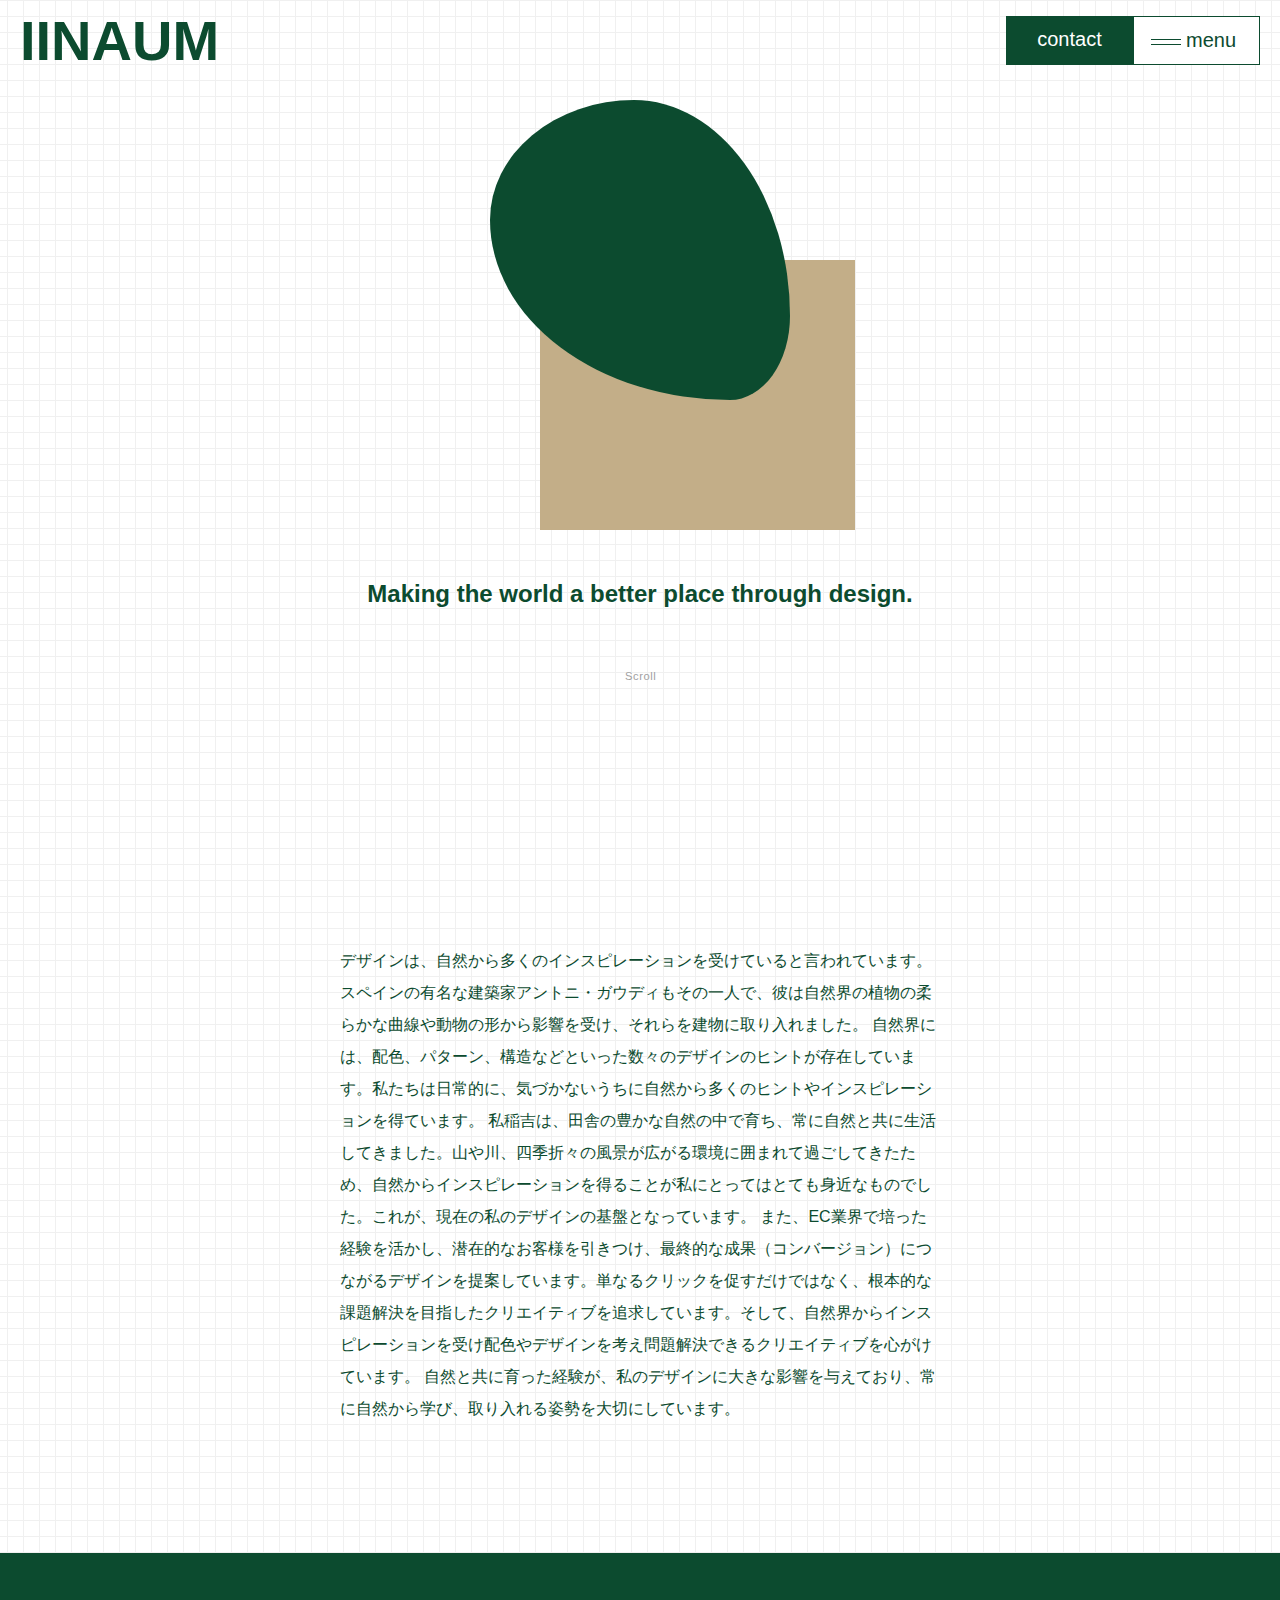
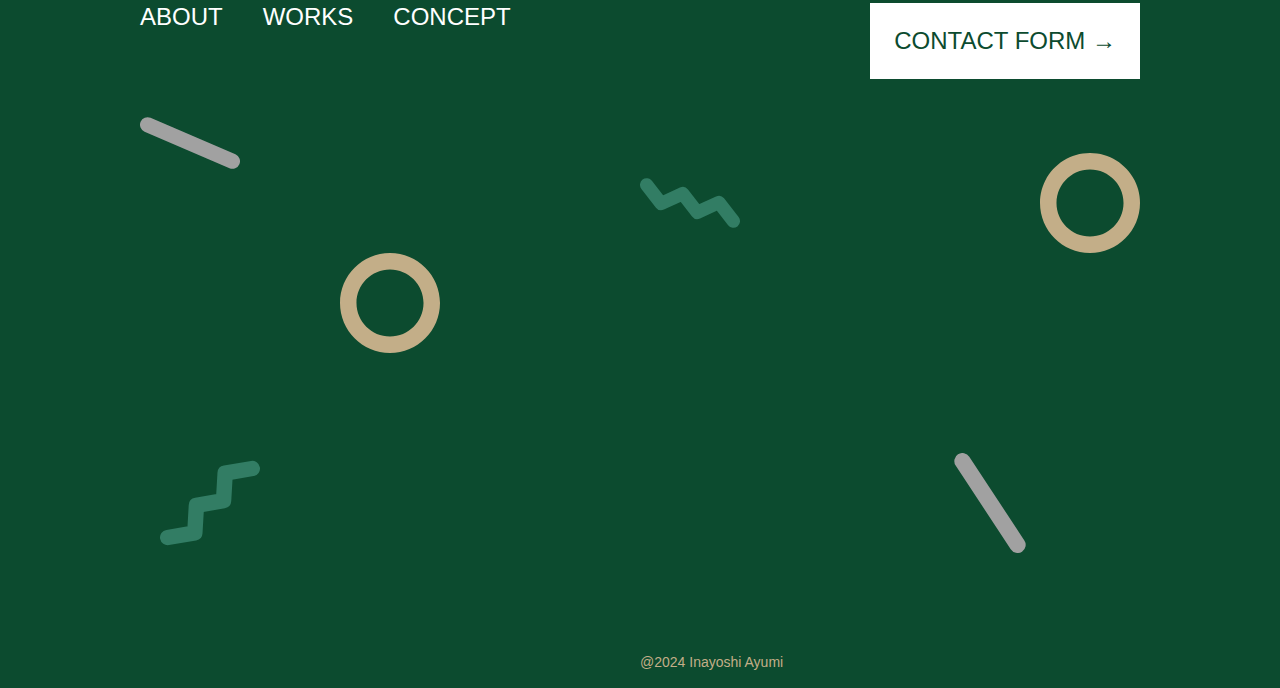
==== concept.html @ d574ab0b "Add files via upload" ====
<!DOCTYPE html>
<html lang="en">
<head>
    <meta charset="UTF-8">
    <meta name="viewport" content="width=device-width, initial-scale=1.0">
    <title>concept | iinaum</title>
    <link rel="stylesheet" href="./css/reset.css">
    <link rel="stylesheet" href="./css/style.css">
    <link rel="stylesheet" href="./css/concept.css">
    <script src="https://ajax.googleapis.com/ajax/libs/jquery/3.7.1/jquery.min.js"></script>
</head>
<body>
    <div class="contents concept">
        <header>
            <h1>IINAUM</h1>
            <div class="nav">
                <ul class="menu">
                    <li class="bg_green">contact</li>
                    <li class="bg_white">
                        <div class="line">
                            <span></span>
                        </div>
                        <span class="text">menu</span>
                    </li>
                </ul>
            </div>

            <nav class="btn_nav">
                <h1>IINAUM</h1>
                <div class="sen1"><span></span></div>
                <ul>
                    <li><a href="">HOME</a></li>
                    <li><a href="">ABOUT</a></li>
                    <li><a href="">CONCEPT</a></li>
                    <li><a href="">WORKS</a></li>
                    <li><a href="">CONTACT</a></li>
                </ul>
            </nav>
        </header>
    

       <main>

        <div class="icon">
            <div class="ellipse_1"></div>
            <div class="ellipse_2"></div>
        </div>

        <div class="title_en">
            Making the world a better place through design.
        </div>

        <div class="scrolldown1"><span>Scroll</span></div>

       </main>

       <section>
        <div class="text_box">
            <h2 class="title_ja eachTextAnime">
            デザインの力で<br>世の中を良くする
            </h2>
           <p class="text">
            デザインは、自然から多くのインスピレーションを受けていると言われています。スペインの有名な建築家アントニ・ガウディもその一人で、彼は自然界の植物の柔らかな曲線や動物の形から影響を受け、それらを建物に取り入れました。

自然界には、配色、パターン、構造などといった数々のデザインのヒントが存在しています。私たちは日常的に、気づかないうちに自然から多くのヒントやインスピレーションを得ています。

私稲吉は、田舎の豊かな自然の中で育ち、常に自然と共に生活してきました。山や川、四季折々の風景が広がる環境に囲まれて過ごしてきたため、自然からインスピレーションを得ることが私にとってはとても身近なものでした。これが、現在の私のデザインの基盤となっています。

また、EC業界で培った経験を活かし、潜在的なお客様を引きつけ、最終的な成果（コンバージョン）につながるデザインを提案しています。単なるクリックを促すだけではなく、根本的な課題解決を目指したクリエイティブを追求しています。そして、自然界からインスピレーションを受け配色やデザインを考え問題解決できるクリエイティブを心がけています。

自然と共に育った経験が、私のデザインに大きな影響を与えており、常に自然から学び、取り入れる姿勢を大切にしています。
           </p>
        </div>
       </section>

       <footer>
        <div class="footer_box">
            <div class="footer_nav">
                <nav>
                    <ul>
                        <li>ABOUT</li>
                        <li>WORKS</li>
                        <li>CONCEPT</li>
                    </ul>
                </nav>

                <div class="contact_btn">
                    CONTACT FORM →
                </div>
            </div>

            <div class="anim_2">
                <span class="svg_1 wrapper1"><img src="./img/1x/en.svg" alt=""></span>
                <span class="svg_2 wrapper4"><img src="./img/1x/kado.svg" alt=""></span>
                <span class="svg_4 wrapper6"><img src="./img/1x/en.svg" alt=""></span>
                <span class="svg_5 wrapper3"><img src="./img/1x/sen2.svg" alt=""></span>
                <span class="svg_6 wrapper2"><img src="./img/1x/kado2.svg" alt=""></span>
                <span class="svg_3 wrapper5"><img src="./img/1x/sen1.svg" alt=""></span>
            </div>

            <div class="copyright">@2024 Inayoshi Ayumi</div>

        </div>


       </footer>
    </div>   

    <script>
        $(function () {
            // スクロールして表示領域に入ったらclass付与
            $(window).on('scroll', function () {
                const scrollY = $(this).scrollTop()
                $('.inviewText').each(function(index, text) {
                    let textY = $(text).offset().top
                    const windowHeight = $(window).innerHeight()
                    if (scrollY + windowHeight > textY) {
                        $(text).addClass('active')
                    }
                })
            })

            $('.line').on('click', function () {
                $('.line').toggleClass('open');

            })

        })

        $(function () {
            $('.line').click(function () {
                $('.btn_nav').toggleClass('active');
                $('.menu').toggleClass('active');
                if ($('.menu .text').text() == 'menu') {
                    $('.menu .text').text('close');
                } else {
                    $('.menu .text').text('menu');
                }
            });
        });

        $(function(){
          $('.line').on('click', function(){
          $('.btn_nav').toggleClass('is-active');
        });
        }());


        


    </script>

    
    <script src="https://code.jquery.com/jquery-3.4.1.min.js"
        integrity="sha256-CSXorXvZcTkaix6Yvo6HppcZGetbYMGWSFlBw8HfCJo=" crossorigin="anonymous"></script>
    <script>
        // eachTextAnimeにappeartextというクラス名を付ける定義
function EachTextAnimeControl() {
  $('.eachTextAnime').each(function () {
    var elemPos = $(this).offset().top - 50;
    var scroll = $(window).scrollTop();
    var windowHeight = $(window).height();
    if (scroll >= elemPos - windowHeight) {
      $(this).addClass("appeartext");

    } else {
      $(this).removeClass("appeartext");
    }
  });
}
    </script>

<script>
// 画面をスクロールをしたら動かしたい場合の記述
$(window).scroll(function () {
  EachTextAnimeControl();/* アニメーション用の関数を呼ぶ*/
});// ここまで画面をスクロールをしたら動かしたい場合の記述

// 画面が読み込まれたらすぐに動かしたい場合の記述
$(window).on('load', function () {
	//spanタグを追加する
	var element = $(".eachTextAnime");
	element.each(function () {
		var text = $(this).text();
		var textbox = "";
		text.split('').forEach(function (t, i) {
			if (t !== " ") {
                if (i < 10) {

                    textbox += '<span style="animation-delay: .' + i + 's;">' + t + '</span>';

                } else {
                    var n = i / 10;

                    textbox += '<span style="animation-delay: ' + n + 's;">' + t + '</span>';
if(i == 19){
    textbox += '<br>'
}



                }
                console.log(t)
                console.log(i)
			} else {
				textbox += t;
			}
		});
		$(this).html(textbox);
	});

	EachTextAnimeControl();/* アニメーション用の関数を呼ぶ*/
});// ここまで画面が読み込まれたらすぐに動かしたい場合の記述
</script>



</body>
</html>
---- css/style.css ----
@charset "utf-8";

body {
    /* 方眼紙模様に必須のスタイル */
    background-image: linear-gradient(0deg, transparent calc(100% - 1px), #f0f0f0 calc(100% - 1px)),
                      linear-gradient(90deg, transparent calc(100% - 1px), #f0f0f0 calc(100% - 1px));
    background-size: 16px 16px;
    background-repeat: repeat;
    background-position: center center; 
    /* 以下任意のスタイル */
    padding: 20px 20px 0 20px;
    font-family: 'ヒラギノ角ゴシック','Hiragino Sans','Arial Black',sans-serif;
  }

  .contents {
    max-width: 1000px;
    margin: 0 auto;
}

  header {
    height: 60px; 
    box-sizing: border-box;
    top: 0; 
    left: 0; 
    display: flex; 
    align-items: center;
    position: fixed;
    padding: 20px 20px 0 20px;
    z-index: 999;


   /* ロゴとメニューを横並びにする */
    display: flex; 
    justify-content:space-between;
    width: 100%;
}


.white {
    color:#FFFFFF;
}


h1 {
    font-size: 56px;
}


 header .nav .menu {
        display: flex; 
        font-size: 20px;
}


.bg_green,.bg_white {
    width:127px;
    padding: 12px;
    box-sizing: border-box;
    text-align: center;
}


.bg_green2 {
    width:215px;
    height: 47px;
    padding: 12px;
    box-sizing: border-box;
    text-align: center;
    background-color:#0C4B2F;
    color: white;
}


.bg_green {
    background-color:#0C4B2F;
    color: white;
}

.slide_btn {
    padding: 12px;
    border: 1px solid #0C4B2F;
    display: flex;
    justify-content: space-between;
    box-sizing: border-box;
    margin-top: 90px;
}

/*
#slide-current {
    counter-increment: examples;
  }
    */

#slide-current::before,#slide-length::before {
    content: "0";
}
/*
#slide-current:nth-of-type(9) ~ #slide-current:before {
    content: counter(examples); 
  }
        */

.tatesen {
   width: 1px;
   height: 1.5rem;
   background-color: #0C4B2F;
}

.bg_white {
    background-color:white;
    color: #0C4B2F;
    border: 1px solid #0C4B2F;
    display: flex;
}

.line{
display: block;
padding: 0 5px;

}



.line span {
    width:30px;
    height:1px;
    background-color:#0C4B2F;
    display: block;
    position: relative;
    top: 10px;
    transition: all .5s;
}


.line span::after {
    content: "";
    width:30px;
    height:1px;
    background-color:#0C4B2F;
    display: block;
    position: absolute;
    top: 5px;
    transition: all .5s;
}

.line.open span {
    transform:rotate(45deg);
    top: 50%;
    padding-right: 0.5;
}

.line.open span::after {
    transform:rotate(-90deg);
    top: 0;
}

.btn_nav {
    display:flex;
    background-color:#C3AE88;
    position: absolute;
    z-index: 99;
    top: 0px;
    width: 100%;
    left: 0;
    color:#0C4B2F;
    font-size: 24px;
    align-items: center;
    justify-content: center;
    height: 768px;
    gap: 3em;
    pointer-events: none;
    opacity: 0;
    transition: opacity .3s linear;
}

.btn_nav.is-active {
    pointer-events: auto;
    opacity: 1;
}





.btn_nav ul {
    text-align: left;
}

.btn_nav ul li {
    line-height: 2;
}

.btn_nav .sen1 {
    height:316px;
    width:2px;
    background-color: #0C4B2F;

}

/*
.btn_nav.active{
    transform: translateX(0); 
  }
    */

.nav {
    position: relative;
    z-index: 100;
}

.menu.active .bg_green {
 background-color: transparent;
 color: transparent;
}

.anim_1 img {
    width: 120px;
    height: 120px;
}

.anim_1 {
    position: relative;
    height: 768px;
}

.anim_1 .svg_1 {
    position: absolute;
    top: 300px;
    left: 120px;
}

.anim_1 .svg_2 {
    position: absolute;
    top: 500px;
    left: 20px;
}

.anim_1 .svg_3 {
    position: absolute;
    top: 500px;
    right: 100px;
}


.anim_1 .svg_4 {
    position: absolute;
    top: 80px;
    right: 0px;
}

.anim_1 .svg_5 {
    position: absolute;
    top: 50px;
    left: 0px;
}

.anim_1 .svg_6 {
    position: absolute;
    top: 200px;
    right: 200px;
}

.anim_1 .scrolldown1 {
    position: absolute;
    top: 600px;
    left: 50%;
}


.circle{
    /*円の見た目を設定*/
    width: 100px;
    height: 100px;
    transform: scale(1);
    background-color: #0C4B2F;
    border-radius: 50%;
    /*円の位置を画面中央に固定*/
    position: fixed;
    left: calc(50% - 50px);
    top: calc(50% - 50px);
}


.illustration {
    margin-top: 120vh;
}


.illustration_1 {
    position:relative;
    width:870px;
    height: 320px;
    margin: 0 auto;
}

.ue_ushiro {
    animation: 2s ue_ushiro linear;
    animation-timeline: scroll();
}

@keyframes ue_ushiro {
    from {
      transform: translateY(10px);
    }
    to {
      transform: translateY(0px);
    }
  }

.ue_mae {
    position:absolute;
    top: -20px;
    right: 0;
    animation: parallax-large-anim linear;
    animation-timeline: scroll();
}

@keyframes parallax-large-anim {
    from {
      transform: translateY(700px);
    }
    to {
      transform: translateY(0px);
    }
  }




.illustration_2 {
    position: relative;
    width:800px;
    height: 350px;
    margin: 0 auto;
}

.mannaka_ushiro {
    position:absolute;
    top: 10%;
    right: 17%;
    width: 80%;
    animation: 5s mannaka_ushiro linear;
    animation-timeline: scroll();
}

@keyframes mannaka_ushiro  {
    from {
      transform: translateY(300px);
    }
    to {
      transform: translateY(0px);
    }
  }



@keyframes mannaka_mae  {
    from {
      transform: translateY(700px);
    }
    to {
      transform: translateY(0px);
    }
  }




.mannaka_mae {
    position: absolute;
    top: 11%;
    right: 11%;
    width: 80%;
    animation: 2s mannaka_mae linear;
    animation-timeline: scroll();
}

.illustration_3 {
    position:relative;
    width: 870;
    height:641px;
    margin: 0 auto;
}

.tree {
    position: absolute;
    top:20%;
    left:40%;
    z-index: 2;
    width: 30%;

}

.shitamae {
    position: absolute;
    top: 20%;
    left: 30%;
    z-index: 3;
    width: 60%;
    animation: 3s shitamae linear;
    animation-timeline: scroll();
}

@keyframes shitamae {
    from {
      transform: translateY(100px);
    }
    to {
      transform: translateY(0px);
    }
  }

.shitaushiro {
    position: absolute;
    top: 10%;
    left: 20%;
    z-index: 1;
    width: 60%;
    animation: parallax-small-anim linear;
    animation-timeline: scroll();
}

@keyframes parallax-small-anim {
    from {
      transform: translateY(-700px);
    }
    to {
      transform: translateY(0px);
    }
  }







.anim_2 {
    height: 601px;
}

.anim_2 img {
    width: 100px;
    height: 100px;
}

.anim_2 .svg_1 {
    position: absolute;
    top: 300px;
    left: 20%;
}

.anim_2 .svg_2 {
    position: absolute;
    top: 500px;
    left: 20px;
}

.anim_2 .svg_3 {
    position: absolute;
    top: 500px;
    right: 100px;
}


.anim_2 .svg_4 {
    position: absolute;
    top: 200px;
    right: 0px;
}

.anim_2 .svg_5 {
    position: absolute;
    top: 140px;
    left: 0px;
}

.anim_2 .svg_6 {
    position: absolute;
    top: 200px;
    right: 40%;
}


.icon {
  position: relative;
  padding: 5em;
  text-align: center;
}


.ellipse_1 {
    background: #0C4B2F;
    width: 300px;
    height: 300px;
    border-radius: 48% 52% 20% 80% / 40% 72% 28% 60%;
    margin: 0 auto;
    z-index: 3;
    position: relative;

}

.ellipse_1:hover .ellipse_3{ 
    opacity: 0.5;
}

.ellipse_3 {
    width: 299px;
    height: 299px;
    margin: 0 auto;
    z-index: 2;
    position: absolute;
    top: 0;
    left:0;
    opacity: 0;
    transition-property: opacity;
    transition-duration: 0.5s;
}


.articulate h2 {
    -ms-writing-mode: tb-rl;
    writing-mode: vertical-rl;
    margin: 0 auto;
    line-height: 150%;
    font-size: 4em;
}

.articulate_en {
    padding: 5em;
}

.articulate_en h2 {
    margin: 0 auto;
    line-height: 150%;
    font-size: 4em;
}

.title_en {
    font-size: 24px;
}


.title_en span {
    position: absolute;
    top: 50%;
    left: 40%;
    z-index: 3;
}

.title_ja {
    font-size: 40px;
    font-weight: bold;

}

.title_box {
    display: flex;
    justify-content: flex-start;
    align-items: center;
    gap: 35px;
}

.title {
    padding: 60px 0;

}

.aboutme {
    margin-top: 90px;
}

.aboutme .text {
    font-size: 16px;
    line-height:  1.5em;
}

@keyframes rotate {
    100% {
      transform: rotate(1turn);
    }
}

.profile {
    background-color: #FFFFFF;
    position: relative;
    z-index: 0;
    border-radius: 0 30% 0 0;
    overflow: hidden;
    padding: 2rem;
}

.profile::before {
    content: '';
    position: absolute;
    z-index: -2;
    left: -50%;
    top: -50%;
    width: 200%;
    height: 200%;
    background-color: #0c4b2f;
    background-repeat: no-repeat;
    background-size: 50% 50%, 50% 50%;
    background-position: 0 0, 100% 0, 100% 100%, 0 100%;
    background-image: 
      linear-gradient(#0c4b2f, #0c4b2f),
      linear-gradient(white, white);
    animation: rotate 4s linear infinite;
}
  
.profile::after {
    content: '';
    position: absolute;
    z-index: -1;
    left: 1px;
    top: 1px;
    width: calc(100% - 2px);
    height: calc(100% - 2px);
    background: white;
    border-radius: 0 30% 0 0;
}

/* .profile_border {
    border: 1px solid #0C4B2F;
    animation: border_anim 1s linear forwards;
} */




.profile_box {
    display: flex;
    gap: 5em;
}

.profile_text div {
    padding-top: 20px;
    padding-bottom: 15px;
    position: relative;
}

.profile_text div::after {
    content:'';
    height:1px;
    width: 100%;
    background: #0C4B2F;
    position: absolute;
    top: 5px;
    display: inline-block;
    width: 0%;
}

.profile_text div:first-child::after {
 background: transparent;
}

.profile_text .inviewText.active::after {
    animation: border_anim 1s linear forwards;
}



.profile_title {
    font-size: 24px;
    font-weight: bold;
    padding-bottom: 15px;

}


@keyframes border_anim {
	0%{
		width: 0%;
	}
	100%{
		width: 100%;
	}
}

.works {
    background-color: #FFFFFF;
    border: 1px solid #0C4B2F;
    border-radius: 0 15% 0 0;
    width: 346px;
    height: 517px;
    padding: 20px 0px 0px 30px;
    box-sizing: border-box;
}
.works .number {
    font-size:40px;
    font-weight: bold;
}

.works .works_title {
    font-size: 20px;
}

.view_box{
    margin-top: 35px;
    display: flex;
    align-items: center;
    gap: 10px;
}

.works_date {
    margin-top: 10px;
}

.works .sen3 {
    width: 150px;
}
.works .sen3 span {
    height: 1px;
    width: 150px;
    background-color: #0C4B2F;
    display: inline-block;
}
.works:hover .sen3 span {
    animation: sen3 0.5s;
}
@keyframes sen3 {
    0%{
        width:0px;
    }

    100%{
        width:150px;
    }
}

/* ▼以下モータルウィンドウ

/* モーダルウィンドウ */
.modal-window {
    display: none;
    position: fixed;
    top: 50%;
    left: 50%;
    transform: translate(-50%, -50%);
    width: 500px;
    height: 500px;
    background-color: #dfdddd;
    z-index: 999;
    overflow: scroll;
  }

  .modal-window_title {
    font-size: 1.5rem;
    font-weight: bold;
    padding-top:33px;
    color: #0C4B2F;
  }

  .modal-window_textbox {
    text-align:left;
  }

  .modal-window > div {
    padding: 4rem 2rem;
    text-align: center;
  }


  /* 閉じるボタン */
  .button-close {
    position: sticky;
    top: 2.5%;
    left: 80%;
    padding: 0.5em;
    background-color: transparent;
    color: #0C4B2F;
    border: 1px solid #0C4B2F;
    cursor: pointer;
    
  }
  /* オーバーレイ */
  .overlay {
    display: none;
    position: fixed;
    top: 0;
    left: 0;
    backdrop-filter:blur(10px);/*すりガラス用プロパティ*/
    -webkit-backdrop-filter:blur(10px);/*ベンダープレフィックス*/
    /*
    background-color: rgba(0, 0, 0, 0.5);
    */
    width: 100%;
    height: 100%;
    z-index: 999;
  }

/* 表示領域外へはスクロールさせない */
.no_scroll {
    overflow: hidden;
  }


.graphic {
    display: flex;
    gap: 44px;
}

.works_box .splide {
    display: flex;
    justify-content: unset;
    gap : 100px;
}

.splide__arrow {
    background: transparent;
    position: initial;
    transform: translateY(0);
}

.splide_wrapper {
    width: calc(100% + (100vw - 100% - 685px) / 2);
}

.splide__slide {
    width: 346px;
}


.pagination {
    z-index: 99;
}
 




footer {
    background-color:#0C4B2F;
    margin-right: calc(50% - 50vw);
    margin-left: calc(50% - 50vw);
    margin-top: 128px;
    box-sizing: border-box;
    height: 735px;
}

.footer_box {
    max-width:1000px;
    margin: 0px auto;
    padding-top: 50px;
    position: relative;
}

.footer_box ul {
    display: flex;
    gap: 40px;
}

.footer_box nav ul li {
    color: #FFFFFF;
    font-size: 24px;
}

.contact_btn {
    background-color: #FFFFFF;
    color:#0C4B2F;
    padding: 24px;
    font-size: 24px;
    display: inline-block;
    cursor: pointer;
    transition: opacity;
}

.contact_btn:hover {
    background-color: #0C4B2F;
    color:#FFFFFF;
    padding: 24px;
    font-size: 24px;
    border: 1px #FFFFFF solid;
    display: inline-block;
    transition:.3s ease-in-out, color .3s ease-in-out;
}

.footer_nav {
    display: flex;
    justify-content: space-between;
    position: relative;
    z-index: 99;
}

.copyright {
    position:absolute;
    bottom: 10px;
    left: 50%;
    text-align:center;
    color:#C3AE88;
    font-size: 14px;
}

.eachTextAnime span{opacity: 0;}
.eachTextAnime.appeartext span{ animation:text_anime_on 1s ease-out forwards; }
@keyframes text_anime_on {
	0% {opacity:0;}
	100% {opacity:1;}
}






/*====== 9-1-1 縦線が動いてスクロールを促す =======*/

/*スクロールダウン全体の場所*/
.scrolldown1{
    /*描画位置※位置は適宜調整してください*/
	position:absolute;
	left:50%;
	bottom:5%;
    /*全体の高さ*/
	height:170px;
}

/*Scrollテキストの描写*/
.scrolldown1 span{
    /*描画位置*/
	position: absolute;
	left:-15px;
	top: -15px;
    /*テキストの形状*/
	color: #A1A1A1;
	font-size: 0.7rem;
	letter-spacing: 0.05em;
}

/* 線の描写 */
.scrolldown1::after{
	content: "";
    /*描画位置*/
	position: absolute;
	top: 0;
    /*線の形状*/
	width: 1px;
	height: 30px;
	background: #A1A1A1;
    /*線の動き1.4秒かけて動く。永遠にループ*/
	animation: pathmove 1.4s ease-in-out infinite;
	opacity:0;
}

/*高さ・位置・透過が変化して線が上から下に動く*/
@keyframes pathmove{
	0%{
		height:0;
		top:0;
		opacity: 0;
	}
	30%{
		height:30px;
		opacity: 1;
	}
	100%{
		height:0;
		top:50px;
		opacity: 0;
	}
}
/*▲ここまでscroll*/

/*▼流体シェイプ*/

.ellipse_2 {
    position: absolute;
    width:35vh;/*横幅*/
    height: 30vh;/*縦幅*/
    background:#C3AE88;/*背景色*/
    animation: fluidrotate 30s ease 0s infinite;/*アニメーションの設定*/
    left: 40%;
    bottom: -50px;
    z-index: 1;
  }
  
  @keyframes fluidrotate {  
        
  0%, 100% {
      border-radius: 63% 37% 54% 46%/55% 48% 52% 45%;
  }
  14% {
      border-radius: 40% 60% 54% 46%/49% 60% 40% 51%;
  }
  28% {
      border-radius: 54% 46% 38% 62%/49% 70% 30% 51%;
  }
  42% {
      border-radius: 61% 39% 55% 45%/61% 38% 62% 39%;
  }
  56% {
      border-radius: 61% 39% 67% 33%/70% 50% 50% 30%;
  }
  70% {
      border-radius: 50% 50% 34% 66%/56% 68% 32% 44%;
  }
  84% {
      border-radius: 46% 54% 50% 50%/35% 61% 39% 65%;
  }
        
  }

  /** ▼要素をふわふわ*/
  .container {
	position: relative;
	/* width: 100%; */

    /* 平垣内調整部分 */
	height: 100%; /* 高さを広げる */
    /* ボールを跳ね返させる範囲を画面幅いっぱいに 
    width: 100vw;
    margin-left: calc((100% - 100vw) / 2);
    */
}

.wrapper1 {
	position: absolute;
	animation: diagonal-move-anim 10s linear infinite alternate;
    
}

.wrapper3 {
	position: absolute;
	animation: diagonal-move-anim3 6s linear infinite alternate;
    
}



.wrapper2 {
	position: absolute;
	animation: diagonal-move-anim2 3s linear infinite alternate;
    
}

.wrapper4 {
	position: absolute;
	animation: diagonal-move-anim4 7s linear infinite alternate;
    
    
}

.wrapper5 {
	position: absolute;
	animation: diagonal-move-anim5 6s linear infinite alternate;
    
}


.wrapper6 {
	position: absolute;
	animation: diagonal-move-anim6 20s linear infinite alternate;
    
}



@keyframes diagonal-move-anim {

	0% {
		transform: translate(-20%, -100%);
	}

    30% {
		transform: translate(-30%, 200%);
        
	}

	

	50% {
		transform: translate(500%, -50%);
	}
    100% {
		transform: translate(150%, 0%);
	}


}

@keyframes diagonal-move-anim2 {

	0% {
		transform: translate(0, 0) rotate(0deg);
	}

    50% {
		transform: translate(-50px, -50px);
        
	}

	100% {
		transform: translate(0px, -150px) rotate(180deg);
	}
}


@keyframes diagonal-move-anim3 {

	0% {
		transform: translate(0, 0) rotate(0deg);
	}

    50% {
		transform: translate(150px, 150px) rotate(-50deg);
        
	}

	100% {
		transform: translate(0px, 300px) rotate(-90deg);
	}
}

@keyframes diagonal-move-anim4 {

	0% {
		transform: translate(0, 0) rotate(10deg);
	}

    50% {
		transform: translate(150px, 150px) rotate(90deg);
        
	}

	100% {
		transform: translate(600px, -150px) rotate(180deg);
	}
}

@keyframes diagonal-move-anim5 {

	0% {
		transform: translate(0, 0) rotate(0deg);
	}

    50% {
		transform: translate(-150px, -150px);
        
	}

	100% {
		transform: translate(-200px, 100px) rotate(90deg);
	}
}

@keyframes diagonal-move-anim6 {

	0% {
		transform: translate(20%, 100%);
	}

    30% {
		transform: translate(30%, -100%);
        
	}

	

	50% {
		transform: translate(-500%, 50%);
	}
    100% {
		transform: translate(-150%, 0%);
	}


}



  /*要素をふわふわ
---- css/concept.css ----
@charset "utf-8";

.concept main div.title_en {
    font-weight: bold;
    font-size: 24px;
    text-align: center;
    margin-top: 100px;
    margin-bottom: 85px;
}

.concept section {
    text-align: center;
}

.concept section div.text_box {
    text-align: center;
    width: 600px;
    display: inline-block;
}

.concept section h2.title_ja {
    font-weight: bold;
    font-size: 56px;
    text-align: left;
    margin-top: 50px;
    margin-bottom: 50px;
}

.concept section div.text_box p.text {
    text-align: left;
    line-height: 2em;

}
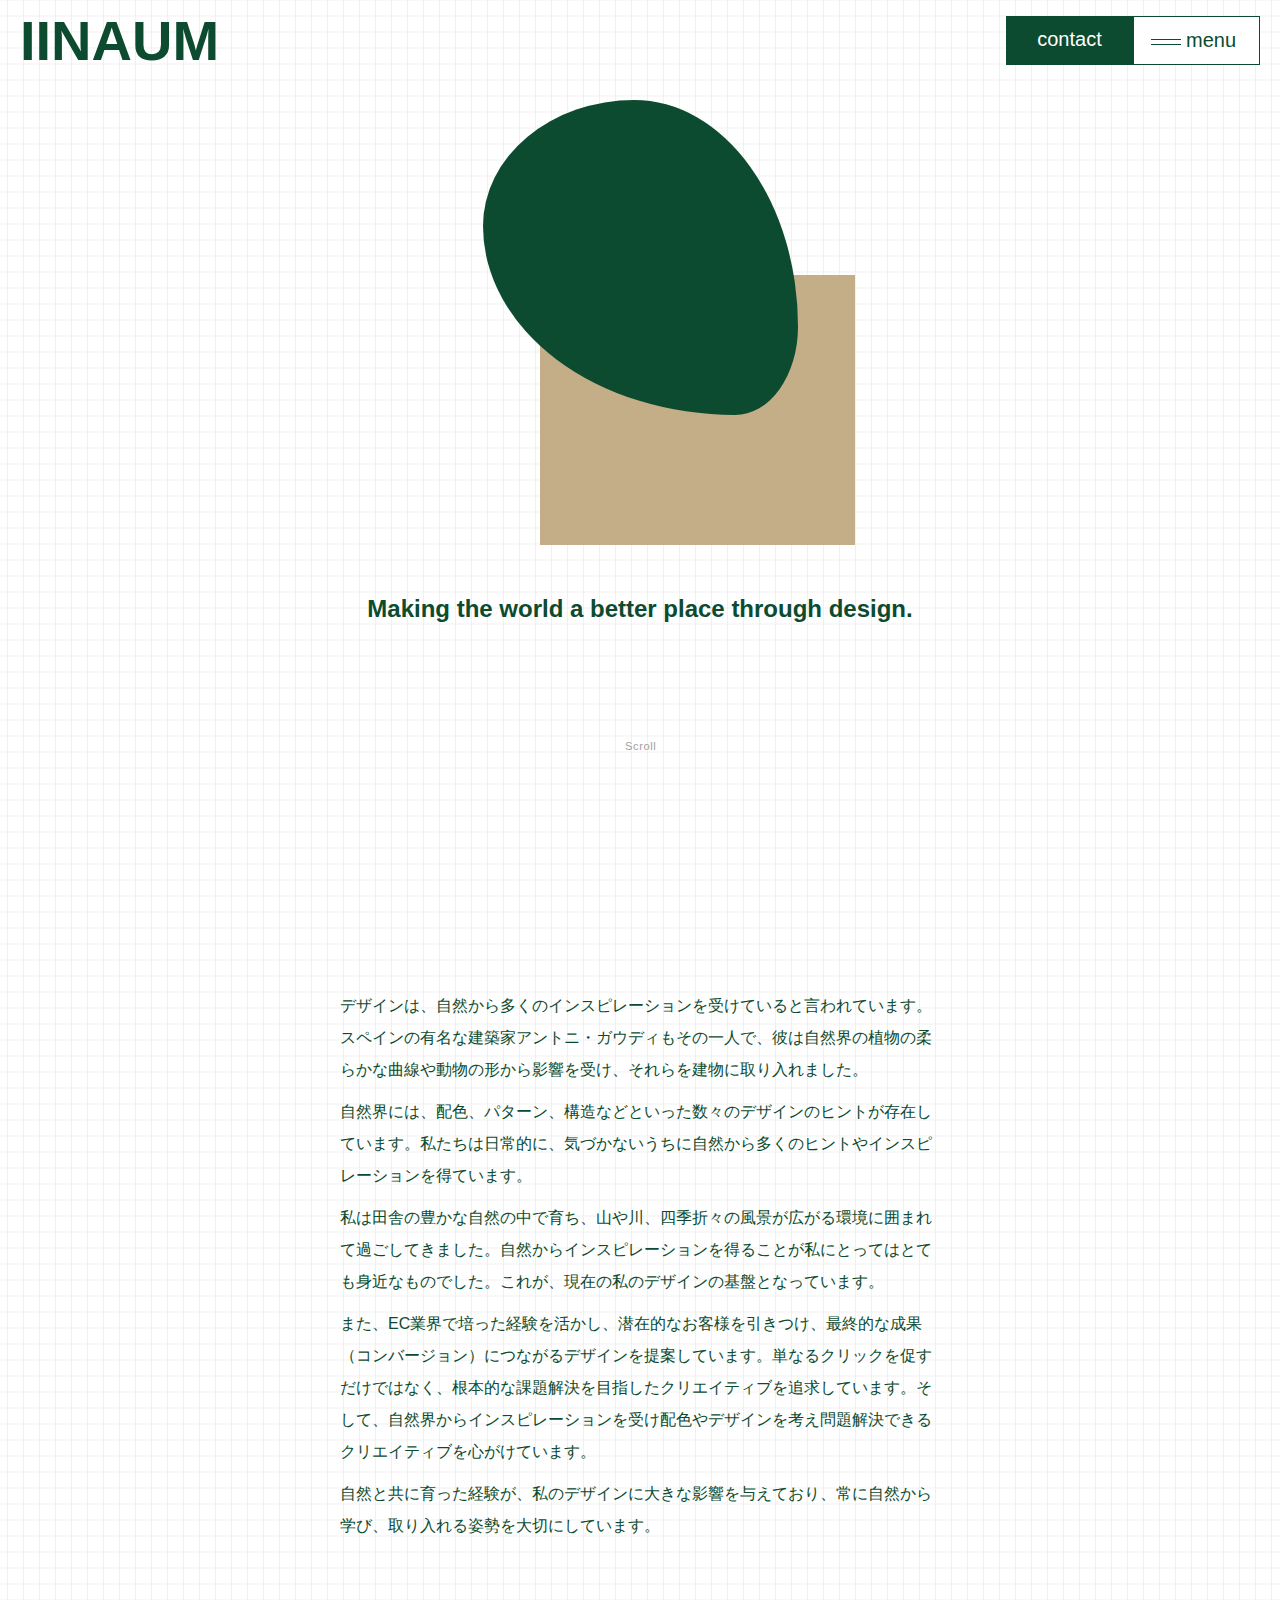
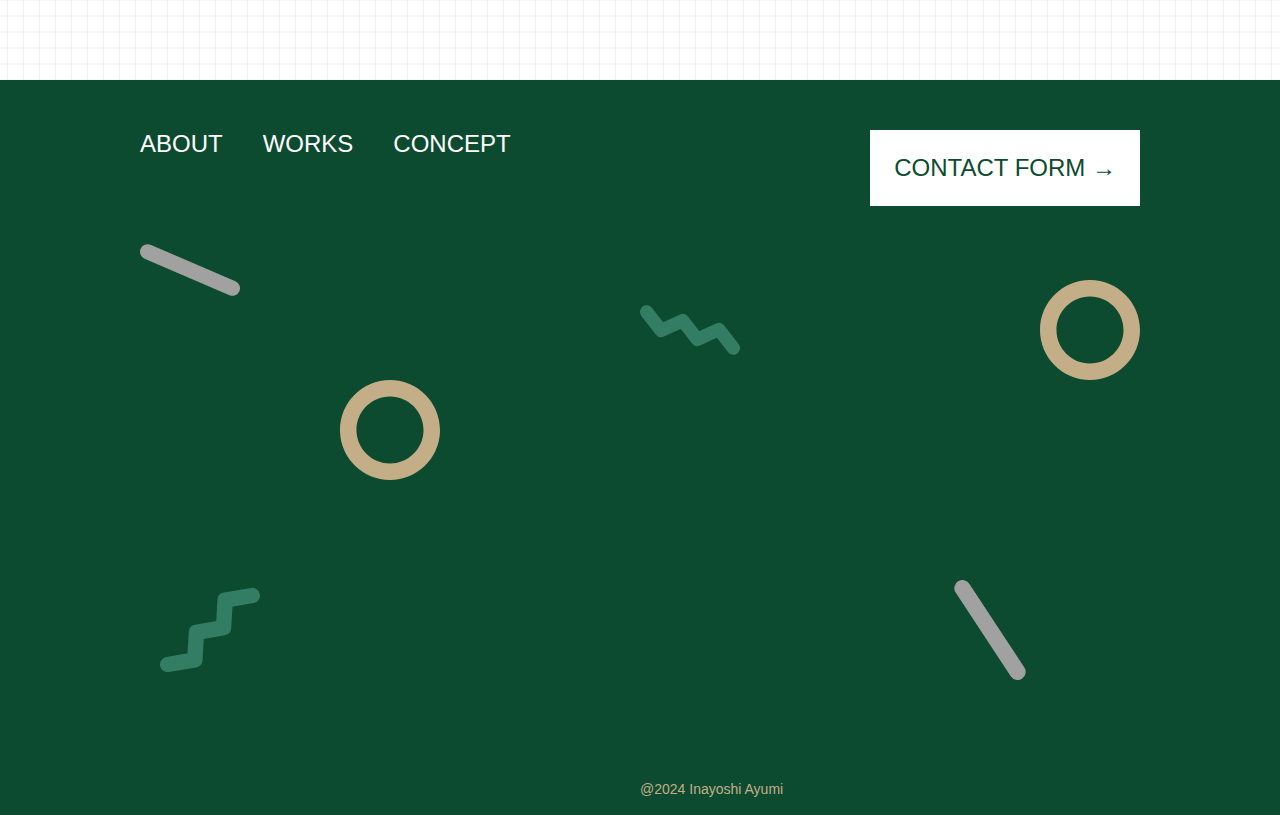
==== commit b7879647: "Add files via upload" ====
--- a/concept.html
+++ b/concept.html
@@ -60,15 +60,15 @@
             デザインの力で<br>世の中を良くする
             </h2>
            <p class="text">
-            デザインは、自然から多くのインスピレーションを受けていると言われています。スペインの有名な建築家アントニ・ガウディもその一人で、彼は自然界の植物の柔らかな曲線や動物の形から影響を受け、それらを建物に取り入れました。
-
-自然界には、配色、パターン、構造などといった数々のデザインのヒントが存在しています。私たちは日常的に、気づかないうちに自然から多くのヒントやインスピレーションを得ています。
-
-私稲吉は、田舎の豊かな自然の中で育ち、常に自然と共に生活してきました。山や川、四季折々の風景が広がる環境に囲まれて過ごしてきたため、自然からインスピレーションを得ることが私にとってはとても身近なものでした。これが、現在の私のデザインの基盤となっています。
-
-また、EC業界で培った経験を活かし、潜在的なお客様を引きつけ、最終的な成果（コンバージョン）につながるデザインを提案しています。単なるクリックを促すだけではなく、根本的な課題解決を目指したクリエイティブを追求しています。そして、自然界からインスピレーションを受け配色やデザインを考え問題解決できるクリエイティブを心がけています。
-
-自然と共に育った経験が、私のデザインに大きな影響を与えており、常に自然から学び、取り入れる姿勢を大切にしています。
+            デザインは、自然から多くのインスピレーションを受けていると言われています。スペインの有名な建築家アントニ・ガウディもその一人で、彼は自然界の植物の柔らかな曲線や動物の形から影響を受け、それらを建物に取り入れました。</p>
+
+            <p class="text">自然界には、配色、パターン、構造などといった数々のデザインのヒントが存在しています。私たちは日常的に、気づかないうちに自然から多くのヒントやインスピレーションを得ています。</p>
+
+            <p class="text">私は田舎の豊かな自然の中で育ち、山や川、四季折々の風景が広がる環境に囲まれて過ごしてきました。自然からインスピレーションを得ることが私にとってはとても身近なものでした。これが、現在の私のデザインの基盤となっています。</p>
+
+            <p class="text">また、EC業界で培った経験を活かし、潜在的なお客様を引きつけ、最終的な成果（コンバージョン）につながるデザインを提案しています。単なるクリックを促すだけではなく、根本的な課題解決を目指したクリエイティブを追求しています。そして、自然界からインスピレーションを受け配色やデザインを考え問題解決できるクリエイティブを心がけています。</p>
+
+            <p class="text">自然と共に育った経験が、私のデザインに大きな影響を与えており、常に自然から学び、取り入れる姿勢を大切にしています。</p>
            </p>
         </div>
        </section>
--- a/css/style.css
+++ b/css/style.css
@@ -69,6 +69,26 @@
     background-color:#0C4B2F;
     color: white;
 }
+
+
+.bg_green2:hover {
+    background-color: #FFFFFF;
+    color:#0C4B2F;
+    border: 1px solid #0C4B2F;
+    transition:.3s ease-in-out, color .3s ease-in-out;
+}
+
+.bg_green2:hover .dli-arrow-right_w {
+
+        display: inline-block;
+        vertical-align: middle;
+        color: #0C4B2F;
+        line-height: 1;
+        position: relative;
+        width: 1em;
+        height: 0.1em;
+        background: currentColor;
+      }
 
 
 .bg_green {
@@ -180,8 +200,6 @@
 
 
 
-
-
 .btn_nav ul {
     text-align: left;
 }
@@ -213,6 +231,147 @@
  color: transparent;
 }
 
+
+@media screen and (max-width:767px) {
+    body {
+        font-size: 14px;
+        line-height: 1.7em;
+    }
+
+    .contents {
+        margin: 0 auto;
+    }
+    
+    header {
+        position: fixed;
+        padding:5px;
+    }
+
+    h1 {
+        font-size: 32px;
+    }
+
+    .btn_nav {
+        height: 667px;
+        display: block;
+        font-size: 24px;
+        text-align: center;
+        padding: 100px 0;
+        
+    }
+
+    .btn_nav ul {
+        padding-left: 35%;
+    }
+
+    .btn_nav .sen1 {/*効かない*/
+        height: 1px;
+        width: 200px;
+        background-color: #0C4B2F;
+        margin: 50px auto;
+    }
+
+    .bg_green,.bg_white {
+        width:88px;
+        height:34px;
+        padding-top: 0.4em;
+        text-align: center;
+    }
+
+    header .nav .menu {
+        font-size: 14px;
+        align-items: center;
+
+    }
+
+    .line span {
+        width:20px;
+    }
+    
+    
+    .line span::after {
+        content: "";
+        width:20px;
+    }
+
+
+
+}
+
+
+
+
+
+@media screen and (max-width:375px) {
+    body {
+        font-size: 14px;
+        line-height: 1.7em;
+    }
+
+    .contents {
+        max-width: 375px;
+        margin: 0 auto;
+    }
+    
+    header {
+        position: fixed;
+        padding:5px;
+    }
+
+    h1 {
+        font-size: 32px;
+    }
+
+    .btn_nav {
+        height: 667px;
+        display: block;
+        font-size: 24px;
+        text-align: center;
+        padding: 100px 0;
+        
+    }
+
+    .btn_nav ul {
+        padding-left: 35%;
+    }
+
+    .btn_nav .sen1 {/*効かない*/
+        height: 1px;
+        width: 200px;
+        background-color: #0C4B2F;
+        margin: 50px auto;
+    }
+
+    .bg_green,.bg_white {
+        width:88px;
+        height:34px;
+        padding-top: 0.4em;
+        text-align: center;
+    }
+
+    header .nav .menu {
+        font-size: 14px;
+        align-items: center;
+
+    }
+
+    .line span {
+        width:20px;
+    }
+    
+    
+    .line span::after {
+        content: "";
+        width:20px;
+    }
+
+
+
+}
+
+
+
+
 .anim_1 img {
     width: 120px;
     height: 120px;
@@ -266,8 +425,9 @@
     left: 50%;
 }
 
-
-.circle{
+ 
+
+.circle {
     /*円の見た目を設定*/
     width: 100px;
     height: 100px;
@@ -278,7 +438,93 @@
     position: fixed;
     left: calc(50% - 50px);
     top: calc(50% - 50px);
-}
+    overflow: hidden;
+}
+
+.circle div {
+    width: 100%;
+    height: 100%;
+    background-image: url();
+    background-size: cover;
+    background-repeat: no-repeat;
+    opacity: 0;
+}
+
+@media screen and (max-width:767px) {
+    .anim_1 {
+        position: relative;
+        height: 667px;
+    }
+
+    .anim_1 img {
+        width: 80px;
+        height: 80px;
+    }
+
+    .circle {
+        width: 80px;
+        height: 80px;
+        transform: scale(1);
+        background-color: #0C4B2F;
+        border-radius: 50%;
+        position: fixed;
+    }
+    
+
+
+
+}  
+
+@media screen and (max-width:375px) {
+    .anim_1 {
+        position: relative;
+        height: 667px;
+    }
+
+    .anim_1 img {
+        width: 80px;
+        height: 80px;
+    }
+
+    .circle {
+        width: 80px;
+        height: 80px;
+        transform: scale(1);
+        background-color: #0C4B2F;
+        border-radius: 50%;
+        position: fixed;
+        left: 150px;
+        top: 350px;
+    }
+    
+
+
+
+}   
+
+/*回るテキストを出現させたい
+.circle_text {
+    width: 50px;
+    height: 50px;
+    margin: 40px auto;
+    font-size: 12px;
+  animation: donut-spin 10s linear infinite;
+  }
+  div svg {
+    overflow: visible;
+  }
+  div path {
+    fill: none;
+  }
+  div text {
+    fill: #FFFFFF;
+  }
+@keyframes donut-spin {
+  to {
+    transform: rotate(1turn);
+  }
+}
+  */
 
 
 .illustration {
@@ -288,7 +534,7 @@
 
 .illustration_1 {
     position:relative;
-    width:870px;
+    max-width:870px;
     height: 320px;
     margin: 0 auto;
 }
@@ -329,7 +575,7 @@
 
 .illustration_2 {
     position: relative;
-    width:800px;
+    max-width:800px;
     height: 350px;
     margin: 0 auto;
 }
@@ -377,7 +623,7 @@
 
 .illustration_3 {
     position:relative;
-    width: 870;
+    max-width:  870px;
     height:641px;
     margin: 0 auto;
 }
@@ -385,7 +631,7 @@
 .tree {
     position: absolute;
     top:20%;
-    left:40%;
+    left:35%;
     z-index: 2;
     width: 30%;
 
@@ -430,6 +676,74 @@
   }
 
 
+  
+@media screen and (max-width:767px) {
+    .ue_mae {
+        top:-440px;
+    }
+
+    .illustration_1 , .illustration_2 {
+        height: 150px;
+    }
+
+    .illustration_3 {
+        height: 300px;
+    }
+
+
+    .mannaka_ushiro {
+        top: -100%;
+    }
+
+    .mannaka_mae {
+        top: -300%;
+    }
+
+    .shitaushiro {
+        top: 180%;
+    }
+
+    .shitamae {
+        top: 0%;
+    }
+
+
+}
+
+
+@media screen and (max-width:375px) {
+    .ue_mae {
+        top:-440px;
+    }
+
+    .illustration_1 , .illustration_2 {
+        height: 150px;
+    }
+
+    .illustration_3 {
+        height: 300px;
+    }
+
+
+    .mannaka_ushiro {
+        top: -100%;
+    }
+
+    .mannaka_mae {
+        top: -300%;
+    }
+
+    .shitaushiro {
+        top: 180%;
+    }
+
+    .shitamae {
+        top: 0%;
+    }
+
+
+}
+
 
 
 
@@ -491,8 +805,8 @@
 
 .ellipse_1 {
     background: #0C4B2F;
-    width: 300px;
-    height: 300px;
+    width: 35vh;
+    height: 35vh;
     border-radius: 48% 52% 20% 80% / 40% 72% 28% 60%;
     margin: 0 auto;
     z-index: 3;
@@ -505,8 +819,8 @@
 }
 
 .ellipse_3 {
-    width: 299px;
-    height: 299px;
+    width: 35vh;
+    height: 35vh;
     margin: 0 auto;
     z-index: 2;
     position: absolute;
@@ -516,6 +830,53 @@
     transition-property: opacity;
     transition-duration: 0.5s;
 }
+
+@media screen and (max-width: 767px) {
+    .ellipse_1 , .ellipse_3 {
+        width:25vh;
+        height: 25vh;
+    }
+
+    .icon {
+        padding: 4em 4em 4em 0em;
+    }
+
+    .anim_2 {
+        height: 500px;
+    }
+
+    .anim_2 img {
+        width: 60px;
+        height: 60px;
+    }
+
+    .anim_2 .svg_3 {
+        top: 400px;
+    }
+}
+
+
+@media screen and (max-width: 375px) {
+    .ellipse_1 , .ellipse_3 {
+        width:25vh;
+        height: 25vh;
+    }
+
+    .icon {
+        padding: 4em 4em 4em 0em;
+    }
+
+    .anim_2 {
+        height: 500px;
+    }
+
+    .anim_2 img {
+        width: 60px;
+        height: 60px;
+    }
+}
+
+
 
 
 .articulate h2 {
@@ -551,7 +912,8 @@
 .title_ja {
     font-size: 40px;
     font-weight: bold;
-
+    padding-top: 15px;
+    padding-bottom: 15px;
 }
 
 .title_box {
@@ -585,7 +947,7 @@
     background-color: #FFFFFF;
     position: relative;
     z-index: 0;
-    border-radius: 0 30% 0 0;
+    border-radius: 0 50px 0 0;
     overflow: hidden;
     padding: 2rem;
 }
@@ -617,7 +979,7 @@
     width: calc(100% - 2px);
     height: calc(100% - 2px);
     background: white;
-    border-radius: 0 30% 0 0;
+    border-radius: 0 50px 0 0;
 }
 
 /* .profile_border {
@@ -676,6 +1038,123 @@
 		width: 100%;
 	}
 }
+
+
+@media screen and (max-width:767px) {
+    .profile_box {
+        display: block;
+    }
+
+    .profile_box img {
+        margin-bottom: 2em;
+    }
+
+    .title_box {
+        display: block;
+        padding-bottom: 15px;
+    }
+
+    .articulate_en h2 {
+        margin: 0 auto;
+        line-height: 1.5;
+        font-size: 28px;
+        padding: 88px 0;
+    }
+
+    .articulate_en {
+        padding: 1em;
+    }
+
+    .title {
+        padding: 0;
+    }
+
+    .articulate h2 {
+        font-size:32px;
+        margin-top: 3em;
+    }
+
+
+    .title_en {
+        font-size: 16px;
+    }
+    
+    .title_ja {
+        font-size: 24px;
+    }
+
+    .aboutme .text {
+        font-size: 12px;
+    }
+
+    .profile_title {
+        font-size: 16px;
+        padding-bottom: 5px;
+    }
+}
+
+
+@media screen and (max-width:375px) {
+    .profile_box {
+        display: block;
+    }
+
+    .profile_box img {
+        margin-bottom: 2em;
+    }
+
+    .title_box {
+        display: block;
+        padding-bottom: 15px;
+    }
+
+    .articulate_en h2 {
+        margin: 0 auto;
+        line-height: 1.5;
+        font-size: 28px;
+        padding: 88px 0;
+    }
+
+    .articulate_en {
+        padding: 1em;
+    }
+
+    .title {
+        padding: 0;
+    }
+
+    .articulate h2 {
+        font-size:32px;
+    }
+
+    .title_en span {
+        left: 25%;
+    }
+
+    .title_en {
+        font-size: 16px;
+    }
+    
+    .title_ja {
+        font-size: 24px;
+    }
+
+    .aboutme .text {
+        font-size: 12px;
+    }
+
+    .profile_title {
+        font-size: 16px;
+        padding-bottom: 5px;
+    }
+}
+
+
+
+
+
+
+
 
 .works {
     background-color: #FFFFFF;
@@ -826,6 +1305,74 @@
 }
  
 
+@media screen and (max-width:767px) {
+
+
+    .works_box .splide {
+        flex-direction: column;
+        gap: 50px;
+    }
+
+    .nav_works {
+        display: contents;
+    }
+
+    .works_btn {
+        order: 1;
+        display: flex;
+        flex-direction: row-reverse;
+        justify-content: space-between;
+    }   
+    
+    .slide_btn {
+        margin-top: 0;
+        padding: 0;
+        align-items: center;
+        width: 130px;
+    }
+
+    .bg_green2 {
+        width: 150px;
+    }
+
+    .splide_wrapper{
+        width: 100%;
+    }
+
+    .works {
+        width: 100%;
+        height: 100%;
+        padding: 1.5em;
+    }
+
+    .works .number {
+        font-size:27px;
+        margin-bottom: 0.5em;
+    }
+
+
+    .works .works_title{
+        font-size: 14px;
+    }
+
+    .works .sen3 {
+        width: 100px;
+    }
+
+    .works .sen3 span {
+        width: 100px;
+    }
+
+    .works .view_text {
+        font-size: 9px;
+        white-space: nowrap;
+    }
+
+    .splide__slide {
+        width: 230px;
+    }
+}
+
 
 
 
@@ -899,6 +1446,74 @@
 }
 
 
+@media screen and (max-width:767px) {
+
+    footer {
+       padding: 0.5em;
+       height: 620px;
+    } 
+
+    .footer_box nav ul li {
+        font-size: 14px;
+        margin-bottom: 35px;
+
+    }
+
+    .contact_btn {
+        font-size: 14px;
+        width: 175px;
+        height: 45px;
+        padding: 0.7em 0 0 0;
+        text-align: center;
+        box-sizing: border-box;
+    }
+    
+    .footer_box {
+        padding-top: 25px;
+    }
+
+    .copyright {
+        left:35%;
+        font-size: 10px;
+    }
+
+
+}
+
+@media screen and (max-width:375px) {
+
+    footer {
+       padding: 0.5em;
+    } 
+    .footer_box ul{
+        display: block;
+    }
+    .footer_box nav ul li {
+        font-size: 14px;
+        margin-bottom: 35px;
+
+    }
+
+    .contact_btn {
+        font-size: 14px;
+        width: 175px;
+        height: 45px;
+        padding: 0.7em 0 0 0;
+        text-align: center;
+        box-sizing: border-box;
+    }
+    
+    .footer_box {
+        padding-top: 25px;
+    }
+
+    .copyright {
+        left:35%;
+        font-size: 10px;
+    }
+
+
+}
 
 
 
@@ -912,7 +1527,7 @@
 	left:50%;
 	bottom:5%;
     /*全体の高さ*/
-	height:170px;
+	height:100px;
 }
 
 /*Scrollテキストの描写*/
@@ -1000,6 +1615,25 @@
         
   }
 
+@media screen and (max-width:767px) {
+    .ellipse_2 {
+        width:25vh;/*横幅*/
+        height: 25vh;/*縦幅*/
+        left: 40%;
+    }
+    
+}
+ 
+  
+@media screen and (max-width:375px) {
+    .ellipse_2 {
+        width:25vh;/*横幅*/
+        height: 25vh;/*縦幅*/
+        left: 30%;
+    }
+    
+}
+
   /** ▼要素をふわふわ*/
   .container {
 	position: relative;
@@ -1057,23 +1691,23 @@
 
 @keyframes diagonal-move-anim {
 
-	0% {
-		transform: translate(-20%, -100%);
-	}
+    0% {
+        transform: translate(-20%, -100%);
+    }
 
     30% {
-		transform: translate(-30%, 200%);
+        transform: translate(-30%, 200%);
         
-	}
-
-	
-
-	50% {
-		transform: translate(500%, -50%);
-	}
+    }
+
+    
+
+    50% {
+        transform: translate(500%, -50%);
+    }
     100% {
-		transform: translate(150%, 0%);
-	}
+        transform: translate(150%, 0%);
+    }
 
 
 }
@@ -1168,7 +1802,296 @@
 
 
 
-  /*要素をふわふわ
+@media screen and (max-width:767px) {
+    @keyframes diagonal-move-anim {
+
+        0% {
+            transform: translate(-20%, -100%);
+        }
+    
+        30% {
+            transform: translate(-30%, 100%);
+            
+        }
+    
+        
+    
+        50% {
+            transform: translate(50%, -50%);
+        }
+        100% {
+            transform: translate(100%, 0%);
+        }
+    
+    
+    }
+    
+    @keyframes diagonal-move-anim2 {
+    
+        0% {
+            transform: translate(0, 0) rotate(0deg);
+        }
+    
+        50% {
+            transform: translate(-50px, -50px);
+            
+        }
+    
+        100% {
+            transform: translate(0px, -150px) rotate(180deg);
+        }
+    }
+    
+    
+    @keyframes diagonal-move-anim3 {
+    
+        0% {
+            transform: translate(0, 0) rotate(0deg);
+        }
+    
+        50% {
+            transform: translate(150px, 150px) rotate(-50deg);
+            
+        }
+    
+        100% {
+            transform: translate(0px, 300px) rotate(-90deg);
+        }
+    }
+    
+    @keyframes diagonal-move-anim4 {
+    
+        0% {
+            transform: translate(0, 0) rotate(10deg);
+        }
+    
+        50% {
+            transform: translate(100px, -100px) rotate(90deg);
+            
+        }
+    
+        100% {
+            transform: translate(0, -200px) rotate(180deg);
+        }
+    }
+    
+    @keyframes diagonal-move-anim5 {
+    
+        0% {
+            transform: translate(0, 0) rotate(0deg);
+        }
+    
+        50% {
+            transform: translate(-150px, -150px);
+            
+        }
+    
+        100% {
+            transform: translate(-100px, 100px) rotate(90deg);
+        }
+    }
+    
+    @keyframes diagonal-move-anim6 {
+    
+        0% {
+            transform: translate(20%, 100%);
+        }
+    
+        30% {
+            transform: translate(0%, -100%);
+            
+        }
+    
+        
+    
+        50% {
+            transform: translate(-100%, 50%);
+        }
+        100% {
+            transform: translate(-50%, 0%);
+        }
+    
+    
+    }
+}
+
+
+
+@media screen and (max-width:375px) {
+    @keyframes diagonal-move-anim {
+
+        0% {
+            transform: translate(-20%, -100%);
+        }
+    
+        30% {
+            transform: translate(-30%, 100%);
+            
+        }
+    
+        
+    
+        50% {
+            transform: translate(50%, -50%);
+        }
+        100% {
+            transform: translate(100%, 0%);
+        }
+    
+    
+    }
+    
+    @keyframes diagonal-move-anim2 {
+    
+        0% {
+            transform: translate(0, 0) rotate(0deg);
+        }
+    
+        50% {
+            transform: translate(-50px, -50px);
+            
+        }
+    
+        100% {
+            transform: translate(0px, -150px) rotate(180deg);
+        }
+    }
+    
+    
+    @keyframes diagonal-move-anim3 {
+    
+        0% {
+            transform: translate(0, 0) rotate(0deg);
+        }
+    
+        50% {
+            transform: translate(150px, 150px) rotate(-50deg);
+            
+        }
+    
+        100% {
+            transform: translate(0px, 300px) rotate(-90deg);
+        }
+    }
+    
+    @keyframes diagonal-move-anim4 {
+    
+        0% {
+            transform: translate(0, 0) rotate(10deg);
+        }
+    
+        50% {
+            transform: translate(100px, 100px) rotate(90deg);
+            
+        }
+    
+        100% {
+            transform: translate(100px, -150px) rotate(180deg);
+        }
+    }
+    
+    @keyframes diagonal-move-anim5 {
+    
+        0% {
+            transform: translate(0, 0) rotate(0deg);
+        }
+    
+        50% {
+            transform: translate(-150px, -150px);
+            
+        }
+    
+        100% {
+            transform: translate(-100px, 100px) rotate(90deg);
+        }
+    }
+    
+    @keyframes diagonal-move-anim6 {
+    
+        0% {
+            transform: translate(20%, 100%);
+        }
+    
+        30% {
+            transform: translate(0%, -100%);
+            
+        }
+    
+        
+    
+        50% {
+            transform: translate(-100%, 50%);
+        }
+        100% {
+            transform: translate(-50%, 0%);
+        }
+    
+    
+    }
+}
+
+
+
+  /*要素をふわふわ*/
+
+
+  /*矢印→ 緑*/
+
+  .dli-arrow-right {
+    display: inline-block;
+    vertical-align: middle;
+    color: #0c4b2f;
+    line-height: 1;
+    position: relative;
+    width: 1em;
+    height: 0.1em;
+    background: currentColor;
+  }
+  
+  .dli-arrow-right::before {
+    content: '';
+    width: 0.65em;
+    height: 0.65em;
+    border: 0.1em solid currentColor;
+    border-left: 0;
+    border-bottom: 0;
+    transform: rotate(45deg);
+    transform-origin: top right;
+    position: absolute;
+    top: 50%;
+    right: -0.05em;
+    box-sizing: border-box;
+  }
+
+   /*矢印→ 白*/
+
+   .dli-arrow-right_w {
+    display: inline-block;
+    vertical-align: middle;
+    color: #FFFFFF;
+    line-height: 1;
+    position: relative;
+    width: 1em;
+    height: 0.1em;
+    background: currentColor;
+  }
+  
+  .dli-arrow-right_w::before {
+    content: '';
+    width: 0.65em;
+    height: 0.65em;
+    border: 0.1em solid currentColor;
+    border-left: 0;
+    border-bottom: 0;
+    transform: rotate(45deg);
+    transform-origin: top right;
+    position: absolute;
+    top: 50%;
+    right: -0.05em;
+    box-sizing: border-box;
+  }
+
+  
  
     
 
--- a/css/concept.css
+++ b/css/concept.css
@@ -14,7 +14,7 @@
 
 .concept section div.text_box {
     text-align: center;
-    width: 600px;
+    max-width: 600px;
     display: inline-block;
 }
 
@@ -24,11 +24,43 @@
     text-align: left;
     margin-top: 50px;
     margin-bottom: 50px;
+    margin-right: auto;
+    margin-left: auto;
 }
 
 .concept section div.text_box p.text {
     text-align: left;
     line-height: 2em;
+    margin: 10px auto;
+
+}
+
+@media screen and (max-width:375px) {
+    .concept main div {
+        text-align: center;
+    }
+    
+    .concept main div.title_en {
+        text-align: left;
+        display: inline-block;
+        line-height: 1.5em;
+    }
+
+    .concept section h2.title_ja {
+        font-size: 32px;
+        text-align: left;
+        writing-mode: vertical-rl;
+        line-height: 1.5em;
+    }
+
+    .ellipse_1, .ellipse_2 {
+        width: 20vh;
+        height: 20vh;
+    }
+
+    .icon {
+        padding: 6em 4em 4em 0em;
+    }
 
 }
 
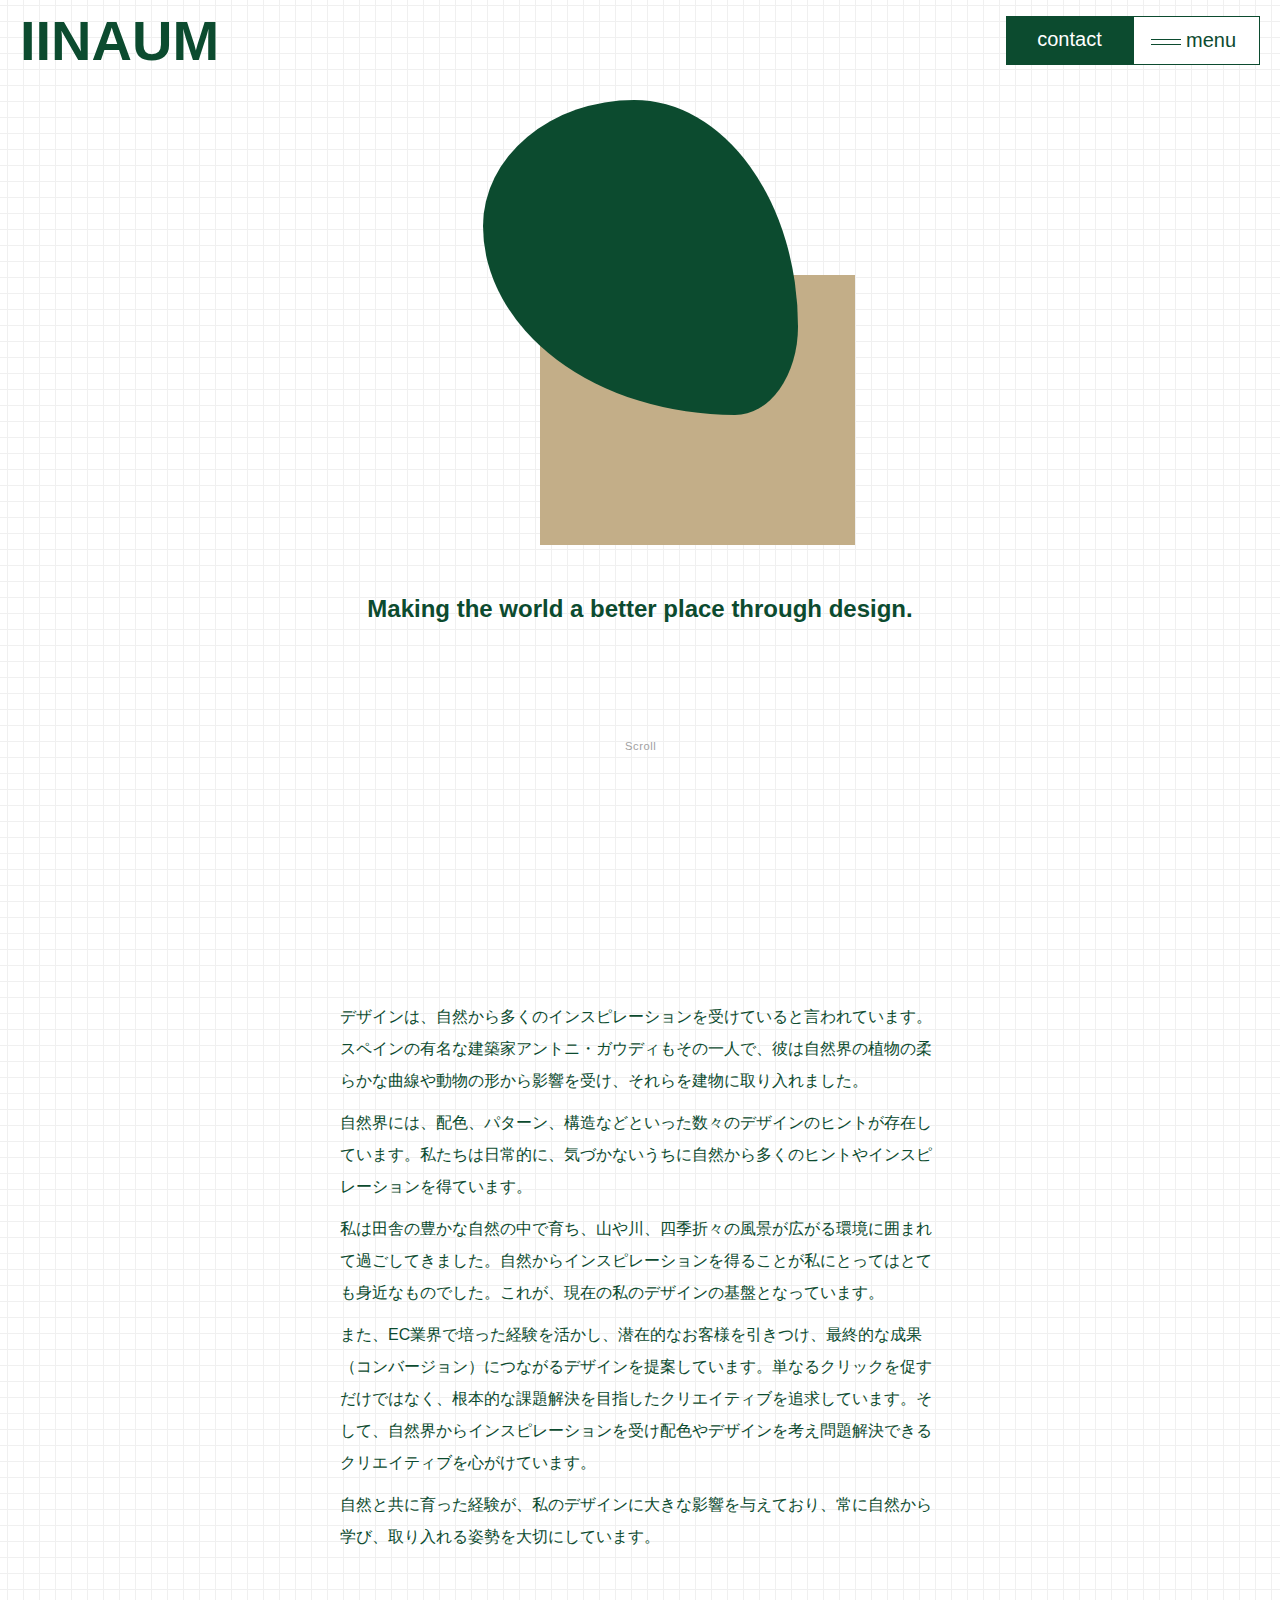
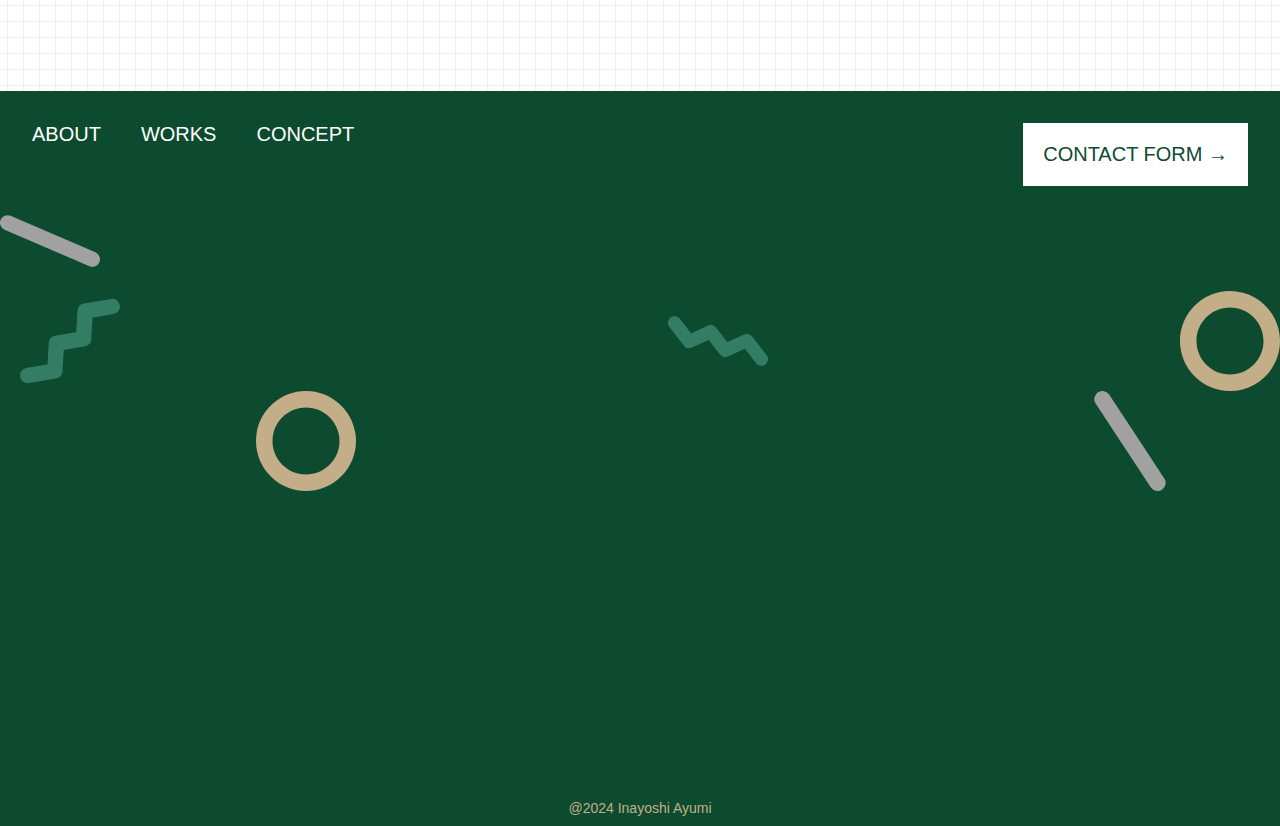
==== commit 9bc6aca2: "Add files via upload" ====
--- a/concept.html
+++ b/concept.html
@@ -29,11 +29,11 @@
                 <h1>IINAUM</h1>
                 <div class="sen1"><span></span></div>
                 <ul>
-                    <li><a href="">HOME</a></li>
-                    <li><a href="">ABOUT</a></li>
-                    <li><a href="">CONCEPT</a></li>
-                    <li><a href="">WORKS</a></li>
-                    <li><a href="">CONTACT</a></li>
+                    <li><a href="./index.html">HOME</a></li>
+                    <li><a href="./index.html#about">ABOUT</a></li>
+                    <li><a href="./concept.html">CONCEPT</a></li>
+                    <li><a href="./works.html">WORKS</a></li>
+                    <li><a href="./contact.html">CONTACT</a></li>
                 </ul>
             </nav>
         </header>
--- a/css/style.css
+++ b/css/style.css
@@ -8,13 +8,14 @@
     background-repeat: repeat;
     background-position: center center; 
     /* 以下任意のスタイル */
-    padding: 20px 20px 0 20px;
     font-family: 'ヒラギノ角ゴシック','Hiragino Sans','Arial Black',sans-serif;
-  }
+    overflow-x: hidden;  
+}
 
   .contents {
     max-width: 1000px;
     margin: 0 auto;
+    padding: 20px 20px 0 20px;
 }
 
   header {
@@ -274,8 +275,15 @@
     .bg_green,.bg_white {
         width:88px;
         height:34px;
-        padding-top: 0.4em;
+        /* padding-top: 0.4em; */
         text-align: center;
+        display: flex;
+        align-items: center;
+        justify-content: center;
+    }
+
+    .line {
+        height: 1em;
     }
 
     header .nav .menu {
@@ -286,6 +294,7 @@
 
     .line span {
         width:20px;
+        top: 4px;
     }
     
     
@@ -345,7 +354,7 @@
     .bg_green,.bg_white {
         width:88px;
         height:34px;
-        padding-top: 0.4em;
+        /* padding-top: 0.4em; */
         text-align: center;
     }
 
@@ -444,7 +453,7 @@
 .circle div {
     width: 100%;
     height: 100%;
-    background-image: url();
+    background-image: url(../img/1x/3564643_l.jpg);
     background-size: cover;
     background-repeat: no-repeat;
     opacity: 0;
@@ -749,9 +758,10 @@
 
 
 
-.anim_2 {
+/*.anim_2 {
     height: 601px;
 }
+    */
 
 .anim_2 img {
     width: 100px;
@@ -766,13 +776,13 @@
 
 .anim_2 .svg_2 {
     position: absolute;
-    top: 500px;
+    top: 200px;
     left: 20px;
 }
 
 .anim_2 .svg_3 {
     position: absolute;
-    top: 500px;
+    top: 300px;
     right: 100px;
 }
 
@@ -785,7 +795,7 @@
 
 .anim_2 .svg_5 {
     position: absolute;
-    top: 140px;
+    top: 100px;
     left: 0px;
 }
 
@@ -842,7 +852,7 @@
     }
 
     .anim_2 {
-        height: 500px;
+        display:contents;
     }
 
     .anim_2 img {
@@ -851,7 +861,7 @@
     }
 
     .anim_2 .svg_3 {
-        top: 400px;
+        top: 200px;
     }
 }
 
@@ -867,7 +877,7 @@
     }
 
     .anim_2 {
-        height: 500px;
+        display:contents;
     }
 
     .anim_2 img {
@@ -912,7 +922,7 @@
 .title_ja {
     font-size: 40px;
     font-weight: bold;
-    padding-top: 15px;
+    padding-top: 10px;
     padding-bottom: 15px;
 }
 
@@ -1125,6 +1135,7 @@
 
     .articulate h2 {
         font-size:32px;
+        margin-top: 0;
     }
 
     .title_en span {
@@ -1289,6 +1300,7 @@
     background: transparent;
     position: initial;
     transform: translateY(0);
+    color:#0C4B2F;
 }
 
 .splide_wrapper {
@@ -1376,21 +1388,18 @@
 
 
 
-footer {
+.footer_box {
     background-color:#0C4B2F;
     margin-right: calc(50% - 50vw);
-    margin-left: calc(50% - 50vw);
+    margin-left: calc(50% - 50vw); 
     margin-top: 128px;
     box-sizing: border-box;
     height: 735px;
-}
-
-.footer_box {
-    max-width:1000px;
-    margin: 0px auto;
-    padding-top: 50px;
     position: relative;
-}
+    padding: 2em;
+}
+
+
 
 .footer_box ul {
     display: flex;
@@ -1399,14 +1408,14 @@
 
 .footer_box nav ul li {
     color: #FFFFFF;
-    font-size: 24px;
+    font-size: 20px;
 }
 
 .contact_btn {
     background-color: #FFFFFF;
     color:#0C4B2F;
-    padding: 24px;
-    font-size: 24px;
+    padding: 20px;
+    font-size: 20px;
     display: inline-block;
     cursor: pointer;
     transition: opacity;
@@ -1415,8 +1424,8 @@
 .contact_btn:hover {
     background-color: #0C4B2F;
     color:#FFFFFF;
-    padding: 24px;
-    font-size: 24px;
+    padding: 20px;
+    font-size: 20px;
     border: 1px #FFFFFF solid;
     display: inline-block;
     transition:.3s ease-in-out, color .3s ease-in-out;
@@ -1433,6 +1442,7 @@
     position:absolute;
     bottom: 10px;
     left: 50%;
+    transform: translateX(-50%);
     text-align:center;
     color:#C3AE88;
     font-size: 14px;
@@ -1448,10 +1458,14 @@
 
 @media screen and (max-width:767px) {
 
-    footer {
-       padding: 0.5em;
-       height: 620px;
+    .footer_box {
+       padding: 1em;
+       height: 500px;
     } 
+
+    .footer_box nav {
+        display: block;
+    }
 
     .footer_box nav ul li {
         font-size: 14px;
@@ -1473,18 +1487,20 @@
     }
 
     .copyright {
-        left:35%;
         font-size: 10px;
     }
 
+    .footer_box ul {
+        flex-direction: column;
+        gap: 0;
+    }
+
 
 }
 
 @media screen and (max-width:375px) {
 
-    footer {
-       padding: 0.5em;
-    } 
+
     .footer_box ul{
         display: block;
     }
@@ -1503,12 +1519,9 @@
         box-sizing: border-box;
     }
     
-    .footer_box {
-        padding-top: 25px;
-    }
+
 
     .copyright {
-        left:35%;
         font-size: 10px;
     }
 
@@ -1780,18 +1793,18 @@
 @keyframes diagonal-move-anim6 {
 
 	0% {
-		transform: translate(20%, 100%);
+		transform: translate(0%, 100%);
 	}
 
     30% {
-		transform: translate(30%, -100%);
+		transform: translate(0%, -100%);
         
 	}
 
 	
 
 	50% {
-		transform: translate(-500%, 50%);
+		transform: translate(-600%, 50%);
 	}
     100% {
 		transform: translate(-150%, 0%);
@@ -1894,23 +1907,18 @@
     @keyframes diagonal-move-anim6 {
     
         0% {
-            transform: translate(20%, 100%);
-        }
-    
+            transform: translate(-50%, 0%);
+        }
+        
         30% {
-            transform: translate(0%, -100%);
-            
-        }
-    
-        
-    
+            transform: translate(-100%, 200%);
+        }
         50% {
-            transform: translate(-100%, 50%);
+            transform: translate(-200%, -200%);
         }
         100% {
-            transform: translate(-50%, 0%);
-        }
-    
+            transform: translate(-100%, 0%);
+        }
     
     }
 }
@@ -1981,12 +1989,12 @@
         }
     
         50% {
-            transform: translate(100px, 100px) rotate(90deg);
+            transform: translate(100px, -200px) rotate(90deg);
             
         }
     
         100% {
-            transform: translate(100px, -150px) rotate(180deg);
+            transform: translate(200px, -150px) rotate(180deg);
         }
     }
     
@@ -2009,21 +2017,17 @@
     @keyframes diagonal-move-anim6 {
     
         0% {
-            transform: translate(20%, 100%);
-        }
-    
+            transform: translate(-50%, 0%);
+        }
+        
         30% {
-            transform: translate(0%, -100%);
-            
-        }
-    
-        
-    
+            transform: translate(-100%, 200%);
+        }
         50% {
-            transform: translate(-100%, 50%);
+            transform: translate(-200%, -200%);
         }
         100% {
-            transform: translate(-50%, 0%);
+            transform: translate(-100%, 0%);
         }
     
     
--- a/css/concept.css
+++ b/css/concept.css
@@ -26,6 +26,7 @@
     margin-bottom: 50px;
     margin-right: auto;
     margin-left: auto;
+    line-height: 1.5em;
 }
 
 .concept section div.text_box p.text {
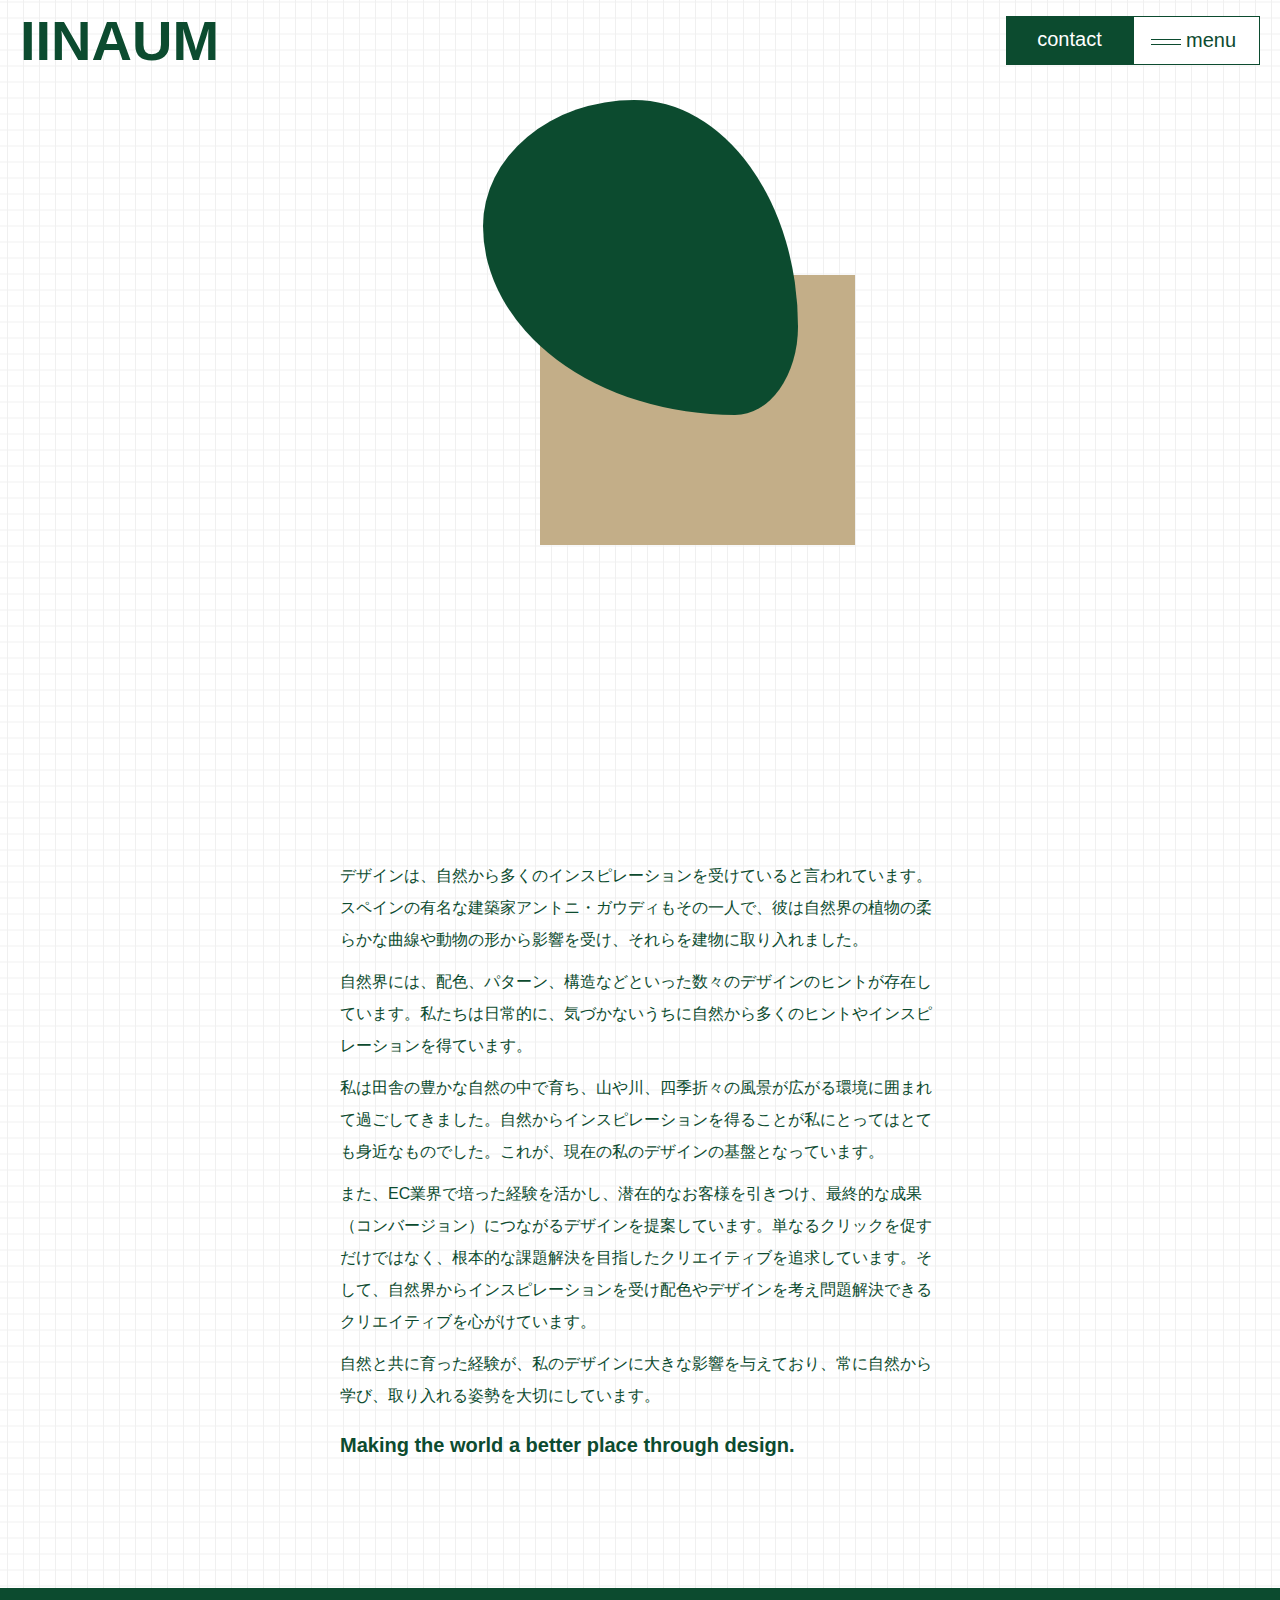
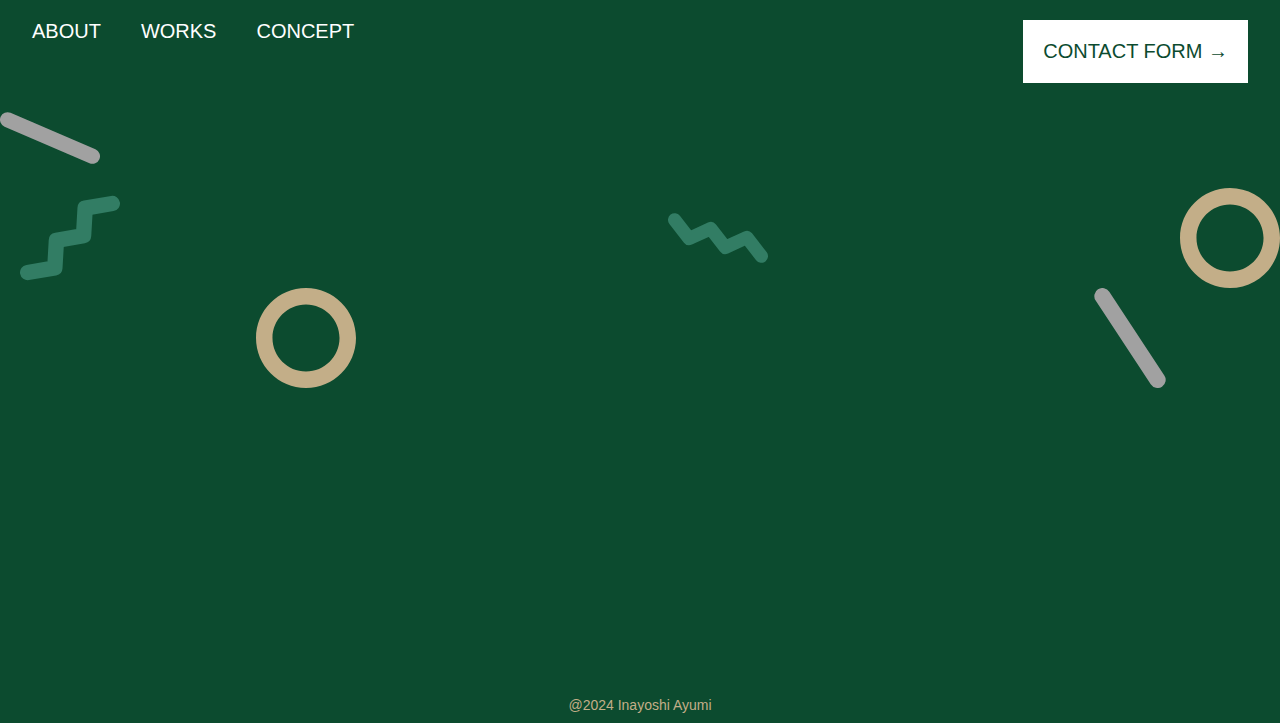
==== commit a9435ad9: "Add files via upload" ====
--- a/concept.html
+++ b/concept.html
@@ -46,11 +46,7 @@
             <div class="ellipse_2"></div>
         </div>
 
-        <div class="title_en">
-            Making the world a better place through design.
-        </div>
-
-        <div class="scrolldown1"><span>Scroll</span></div>
+
 
        </main>
 
@@ -70,7 +66,12 @@
 
             <p class="text">自然と共に育った経験が、私のデザインに大きな影響を与えており、常に自然から学び、取り入れる姿勢を大切にしています。</p>
            </p>
-        </div>
+
+           <div class="title_en">
+            Making the world a better place through design.
+        </div>
+        </div>
+
        </section>
 
        <footer>
--- a/css/style.css
+++ b/css/style.css
@@ -511,7 +511,7 @@
 
 }   
 
-/*回るテキストを出現させたい
+/*回るテキストを出現させたい  */
 .circle_text {
     width: 50px;
     height: 50px;
@@ -533,12 +533,22 @@
     transform: rotate(1turn);
   }
 }
-  */
+
 
 
 .illustration {
     margin-top: 120vh;
 }
+
+@media screen and (max-width:767px) {
+    .illustration {
+        margin-top: 180vh;
+    }
+    
+    
+}
+
+/*▼以下パララックス　animation-timeline (Safari効かない）
 
 
 .illustration_1 {
@@ -753,8 +763,133 @@
 
 }
 
-
-
+*/
+
+
+
+.illustration_1 {
+    position:relative;
+    max-width:870px;
+    height: 320px;
+    margin: 0 auto;
+}
+
+
+.ue_mae {
+    position:absolute;
+    top: -20px;
+    right: 0;
+
+}
+
+
+
+.illustration_2 {
+    position: relative;
+    max-width:800px;
+    height: 350px;
+    margin: 0 auto;
+}
+
+.mannaka_ushiro {
+    position:absolute;
+    top: 10%;
+    right: 17%;
+    width: 80%;
+}
+
+
+
+
+.mannaka_mae {
+    position: absolute;
+    top: 11%;
+    right: 11%;
+    width: 80%;
+}
+
+.illustration_3 {
+    position:relative;
+    max-width:  870px;
+    height:641px;
+    margin: 0 auto;
+}
+
+.tree {
+    position: absolute;
+    top:20%;
+    left:35%;
+    z-index: 2;
+    width: 30%;
+
+}
+
+.shitamae {
+    position: absolute;
+    top: 20%;
+    left: 30%;
+    z-index: 3;
+    width: 60%;
+}
+
+
+.shitaushiro {
+    position: absolute;
+    top: 10%;
+    left: 20%;
+    z-index: 1;
+    width: 60%;
+}
+
+@media screen and (max-width:767px) {
+    .ue_mae {
+        top:-170px;
+    }
+
+    .ue_ushiro {
+        position: absolute;
+        top: -200px;
+    }
+
+    .illustration_1 , .illustration_2 {
+        height: 150px;
+    }
+
+    .illustration_3 {
+        height: 100px;
+    }
+
+
+    .mannaka_ushiro {
+        top: -180px;
+    }
+
+    .mannaka_mae {
+        top: -130px;
+    }
+
+    .shitaushiro {
+        top: -100px;
+    }
+
+    .shitamae {
+        top: -100px;
+    }
+
+    
+.tree {
+    position: absolute;
+    top:-100px;
+    left:50%;
+    transform: translateX(-50%);
+    z-index: 2;
+    width: 30%;
+
+}
+
+
+
+}
 
 
 
@@ -1318,6 +1453,12 @@
  
 
 @media screen and (max-width:767px) {
+
+    .modal-window {
+        width: 100%;
+        height: 100%;
+        background-color: transparent;
+    }
 
 
     .works_box .splide {
--- a/css/concept.css
+++ b/css/concept.css
@@ -1,15 +1,16 @@
 @charset "utf-8";
 
-.concept main div.title_en {
+.concept section div.text_box div.title_en {
     font-weight: bold;
-    font-size: 24px;
-    text-align: center;
-    margin-top: 100px;
-    margin-bottom: 85px;
+    font-size: 20px;
+    text-align: left;
+    margin-top: 2vh;
+    line-height: 1.5em;
 }
 
 .concept section {
     text-align: center;
+    margin-top: 8vh;
 }
 
 .concept section div.text_box {
@@ -36,7 +37,7 @@
 
 }
 
-@media screen and (max-width:375px) {
+@media screen and (max-width:767px) {
     .concept main div {
         text-align: center;
     }
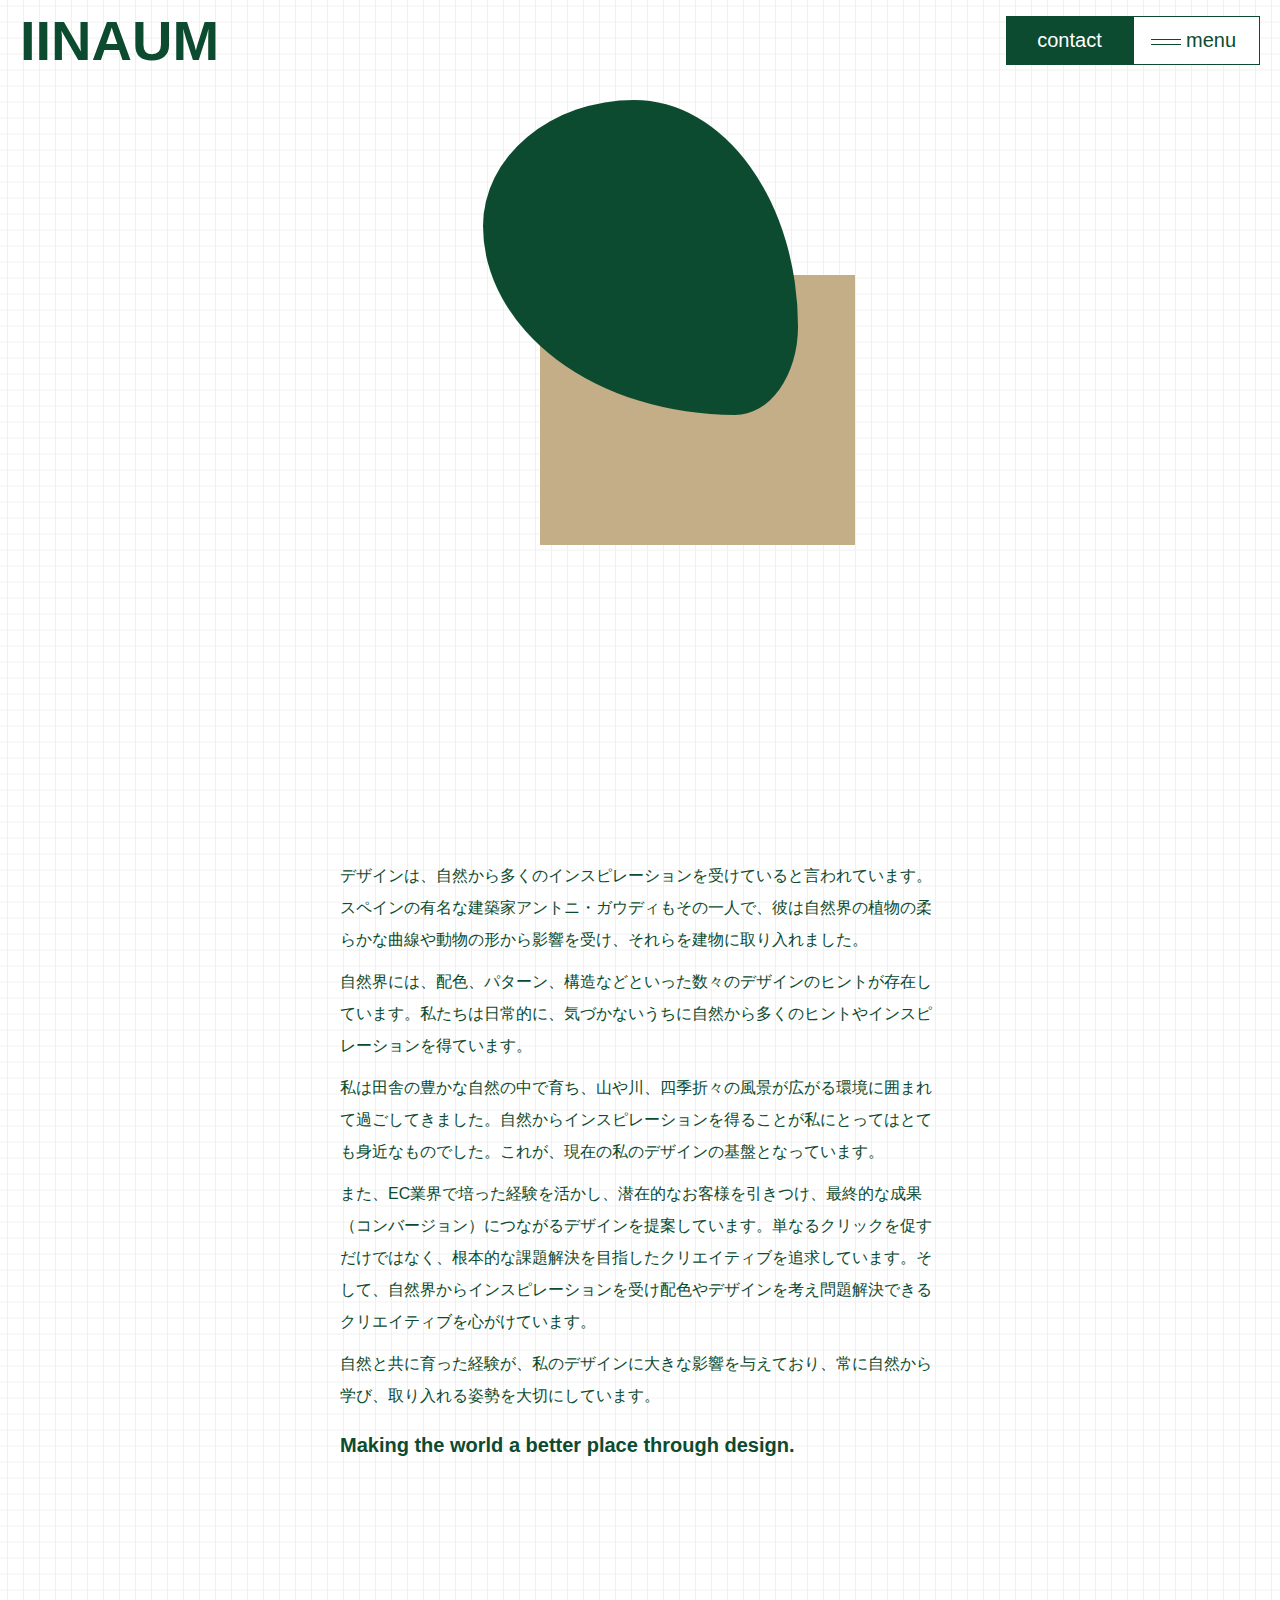
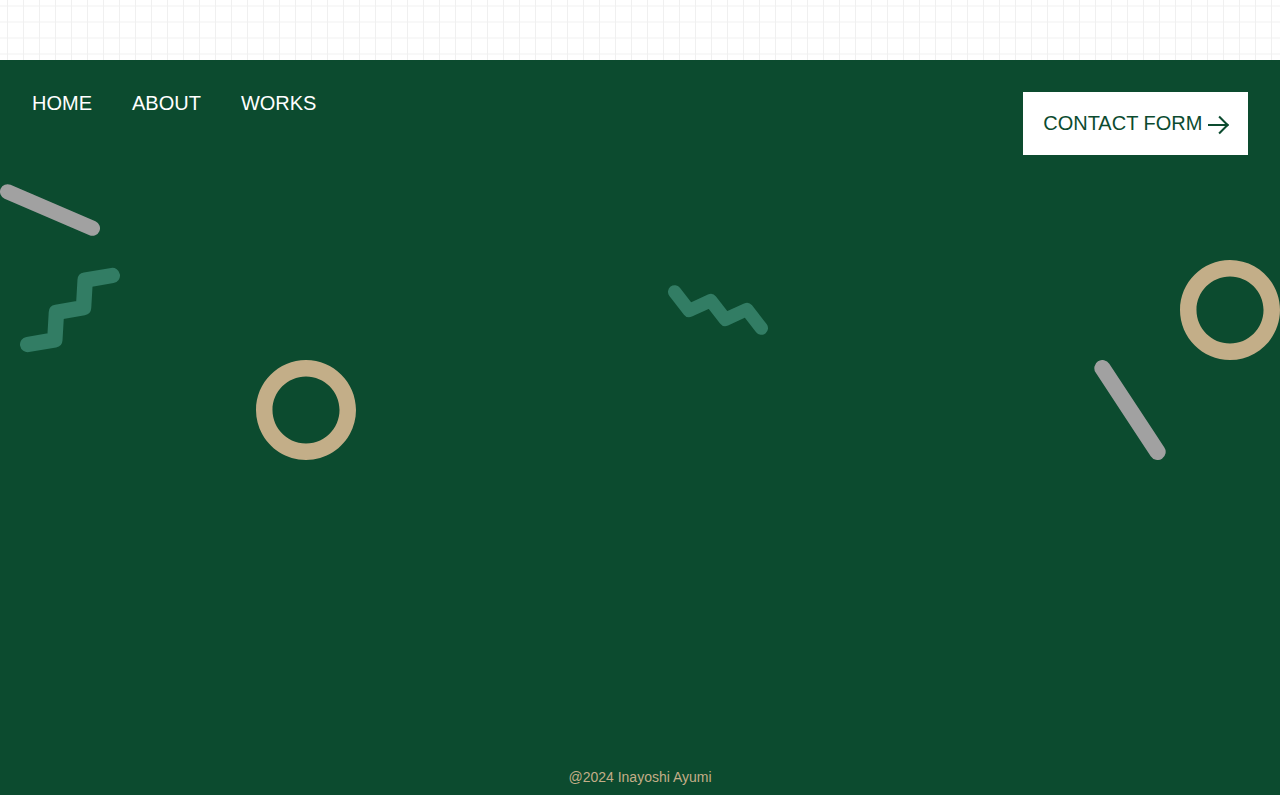
==== commit 4865409b: "Add files via upload" ====
--- a/concept.html
+++ b/concept.html
@@ -4,6 +4,7 @@
     <meta charset="UTF-8">
     <meta name="viewport" content="width=device-width, initial-scale=1.0">
     <title>concept | iinaum</title>
+    <link rel="shortcut icon" href="./img/favicon.ico"/>
     <link rel="stylesheet" href="./css/reset.css">
     <link rel="stylesheet" href="./css/style.css">
     <link rel="stylesheet" href="./css/concept.css">
@@ -79,15 +80,15 @@
             <div class="footer_nav">
                 <nav>
                     <ul>
-                        <li>ABOUT</li>
-                        <li>WORKS</li>
-                        <li>CONCEPT</li>
+                        <li><a href="./index.html">HOME</a></li>
+                        <li><a href="./index.html#about">ABOUT</a></li>
+                        <li><a href="./works.html">WORKS</a></li>
                     </ul>
                 </nav>
 
-                <div class="contact_btn">
-                    CONTACT FORM →
-                </div>
+                <a href="./contact.html"><div class="contact_btn">
+                    CONTACT FORM <span class="dli-arrow-right"></span>
+                </div></a>
             </div>
 
             <div class="anim_2">
--- a/css/style.css
+++ b/css/style.css
@@ -95,6 +95,7 @@
 .bg_green {
     background-color:#0C4B2F;
     color: white;
+    border: 1px solid #0C4B2F;
 }
 
 .slide_btn {
@@ -230,6 +231,7 @@
 .menu.active .bg_green {
  background-color: transparent;
  color: transparent;
+ border: transparent;
 }
 
 
@@ -257,7 +259,7 @@
         display: block;
         font-size: 24px;
         text-align: center;
-        padding: 100px 0;
+        padding: 150px 0;
         
     }
 
@@ -269,7 +271,7 @@
         height: 1px;
         width: 200px;
         background-color: #0C4B2F;
-        margin: 50px auto;
+        margin: 30px auto;
     }
 
     .bg_green,.bg_white {
@@ -331,12 +333,16 @@
         font-size: 32px;
     }
 
+    .profile_box h1 {
+        padding-top: 0.3em;
+    }
+
     .btn_nav {
         height: 667px;
         display: block;
         font-size: 24px;
         text-align: center;
-        padding: 100px 0;
+        padding: 150px 0;
         
     }
 
@@ -348,7 +354,7 @@
         height: 1px;
         width: 200px;
         background-color: #0C4B2F;
-        margin: 50px auto;
+        margin: 30px auto;
     }
 
     .bg_green,.bg_white {
@@ -450,7 +456,7 @@
     overflow: hidden;
 }
 
-.circle div {
+.circle div:nth-child(2) {
     width: 100%;
     height: 100%;
     background-image: url(../img/1x/3564643_l.jpg);
@@ -515,9 +521,14 @@
 .circle_text {
     width: 50px;
     height: 50px;
-    margin: 40px auto;
+    /*margin: 40px auto;*/
     font-size: 12px;
+    position: absolute;
+    top: 50%;
+    left: 50%;
+    translate: -50% -50%;
   animation: donut-spin 10s linear infinite;
+    z-index: 99;
   }
   div svg {
     overflow: visible;
@@ -1308,7 +1319,7 @@
     border-radius: 0 15% 0 0;
     width: 346px;
     height: 517px;
-    padding: 20px 0px 0px 30px;
+    padding: 1.5em;
     box-sizing: border-box;
 }
 .works .number {
@@ -1321,7 +1332,7 @@
 }
 
 .view_box{
-    margin-top: 35px;
+    margin-top: 20px;
     display: flex;
     align-items: center;
     gap: 10px;
@@ -1374,6 +1385,7 @@
     font-weight: bold;
     padding-top:33px;
     color: #0C4B2F;
+    line-height: 1.5;
   }
 
   .modal-window_textbox {
@@ -1451,6 +1463,11 @@
     z-index: 99;
 }
  
+.form_submit {
+    display: flex;
+    align-items: center;
+    justify-content: space-evenly;
+}
 
 @media screen and (max-width:767px) {
 
@@ -1498,6 +1515,7 @@
         padding: 1.5em;
     }
 
+
     .works .number {
         font-size:27px;
         margin-bottom: 0.5em;
@@ -1533,7 +1551,7 @@
     background-color:#0C4B2F;
     margin-right: calc(50% - 50vw);
     margin-left: calc(50% - 50vw); 
-    margin-top: 128px;
+    margin-top: 20%;
     box-sizing: border-box;
     height: 735px;
     position: relative;
@@ -1572,6 +1590,11 @@
     transition:.3s ease-in-out, color .3s ease-in-out;
 }
 
+
+.contact_btn:hover .dli-arrow-right {
+    color: #FFFFFF;
+}
+
 .footer_nav {
     display: flex;
     justify-content: space-between;
@@ -1622,6 +1645,11 @@
         text-align: center;
         box-sizing: border-box;
     }
+
+    .contact_btn:hover {
+        font-size: 14px;
+        padding: 10px;
+    }
     
     .footer_box {
         padding-top: 25px;
@@ -1660,8 +1688,6 @@
         box-sizing: border-box;
     }
     
-
-
     .copyright {
         font-size: 10px;
     }
@@ -2208,6 +2234,12 @@
     box-sizing: border-box;
   }
 
+
+  .form_submit:hover .dli-arrow-right {
+    color: #FFFFFF;
+  }
+
+
    /*矢印→ 白*/
 
    .dli-arrow-right_w {
@@ -2236,6 +2268,10 @@
     box-sizing: border-box;
   }
 
+  .form_submit:hover .dli-arrow-right_w {
+    color: #0C4B2F;
+  }
+
   
  
     
